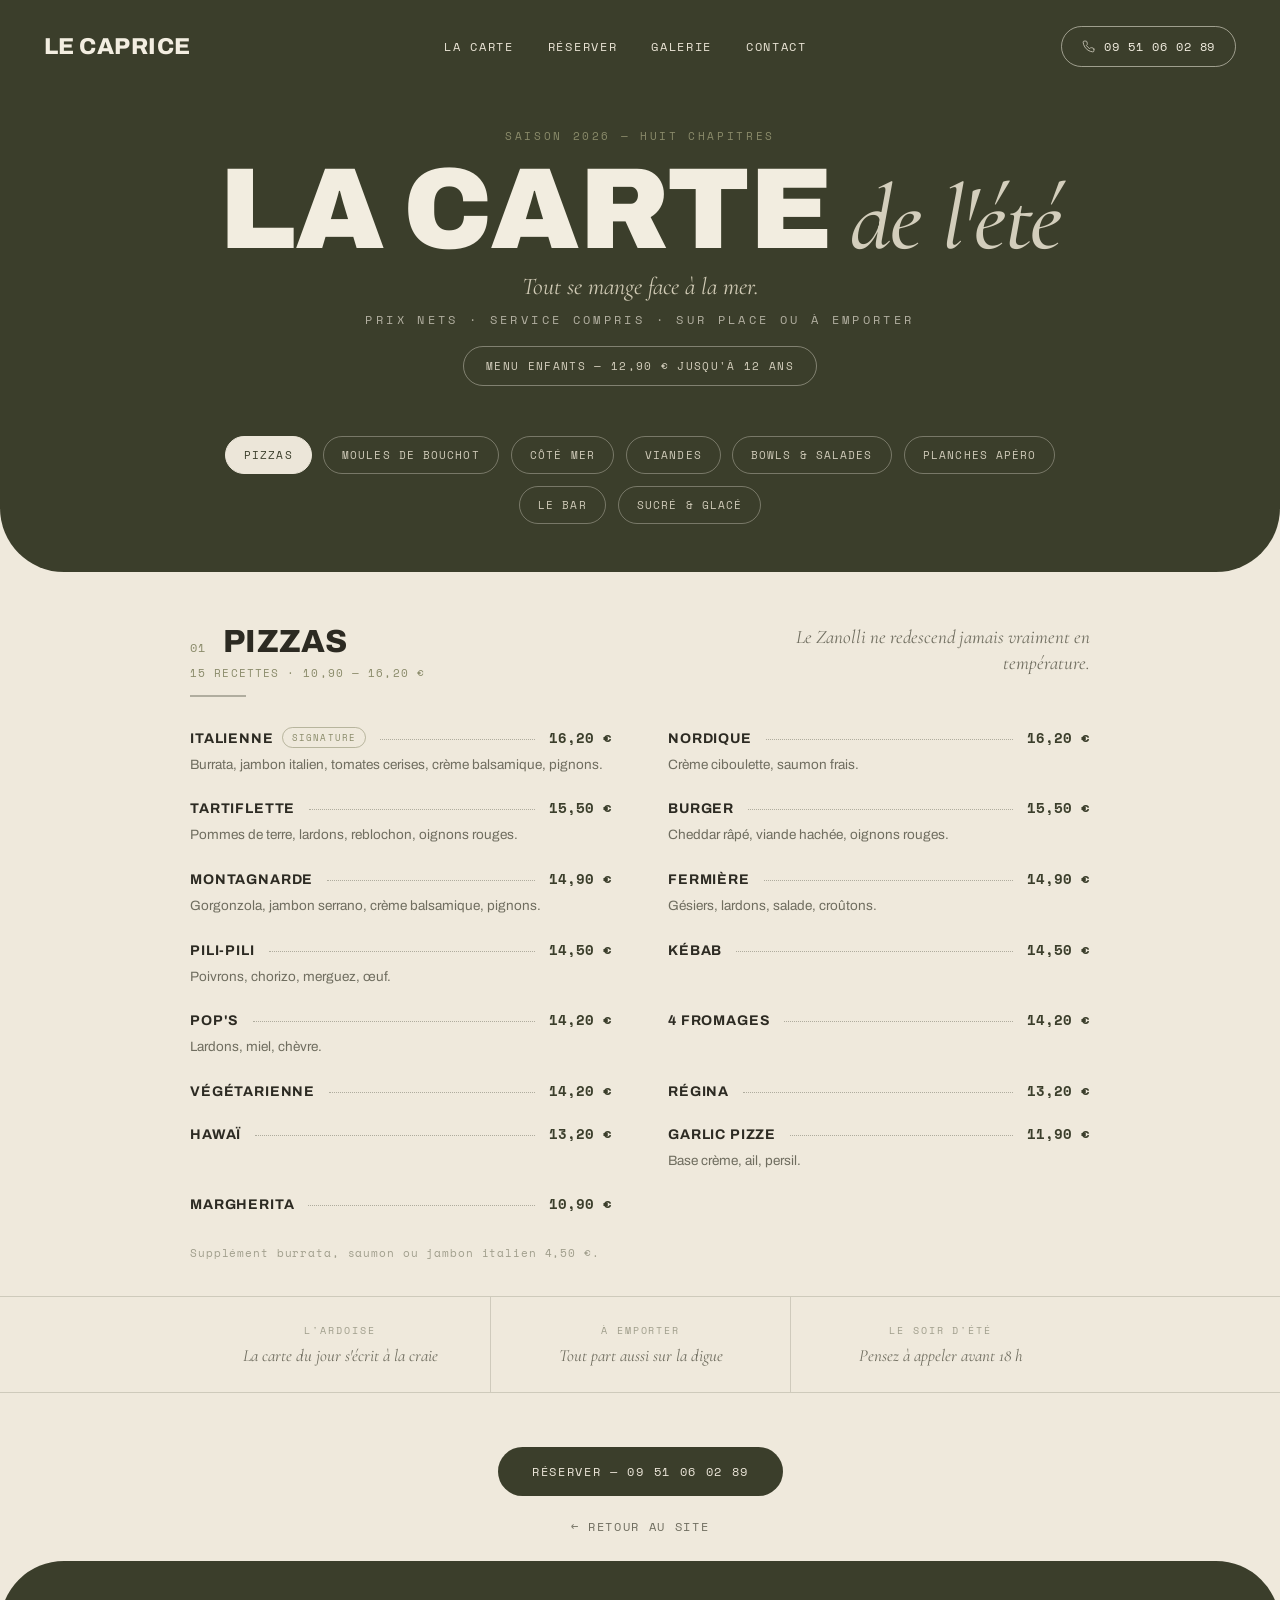
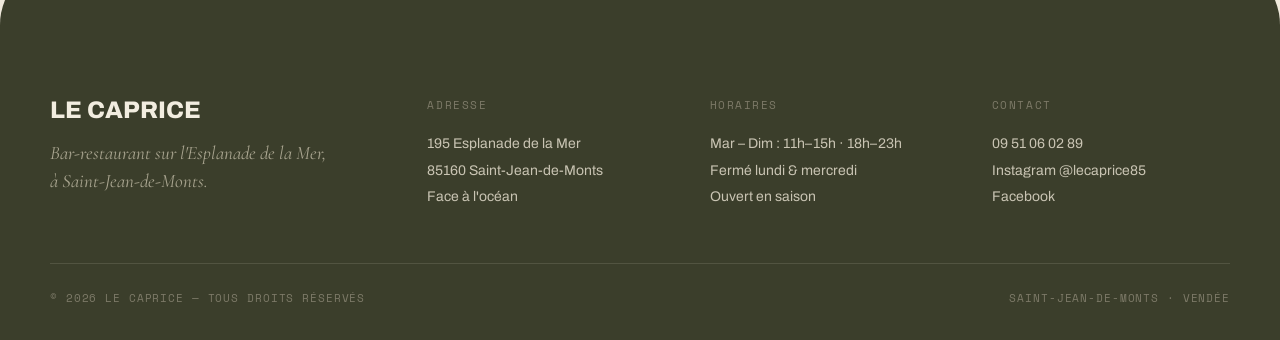
==== carte.html @ d366d84f "Refonte DA olive/crème + page carte complète - Nouvelle DA (handoff design) : olive #3b3e2b / crème," ====
<!DOCTYPE html>
<html lang="fr">
<head>
<meta charset="UTF-8">
<meta name="viewport" content="width=device-width, initial-scale=1.0">
<title>La Carte — Le Caprice · Saint-Jean-de-Monts</title>
<meta name="description" content="La carte complète du Caprice à Saint-Jean-de-Monts : pizzas, moules de Bouchot, côté mer, viandes, bowls, planches, cocktails et desserts. Prix nets service compris.">
<link rel="preconnect" href="https://fonts.googleapis.com">
<link rel="preconnect" href="https://fonts.gstatic.com" crossorigin>
<link href="https://fonts.googleapis.com/css2?family=Archivo:wght@400;500;600;700;800;900&family=Cormorant+Garamond:ital,wght@0,500;1,400;1,500;1,600&family=Space+Mono:wght@400;700&display=swap" rel="stylesheet">
<style>
:root{
  --olive:#3b3e2b;
  --olive-hover:#2c2f20;
  --cream:#ece6d9;
  --cream-warm:#efe9dc;
  --ink:#2c2a22;
  --ink-soft:#6f6d5f;
  --cream-light:#f1ecdf;
  --cream-title:#f2ede0;
  --olive-muted:#cfcab8;
  --sage:#8a8b6a;
  --footer-bg:#3b3e2b;
  --f-display:'Archivo',sans-serif;
  --f-serif:'Cormorant Garamond',serif;
  --f-mono:'Space Mono',monospace;
}
*{margin:0;padding:0;box-sizing:border-box}
::selection{background:var(--sage);color:var(--cream-light)}
:focus-visible{outline:2px solid var(--sage);outline-offset:3px;border-radius:2px}
button,a{touch-action:manipulation}
html{scroll-behavior:smooth}
body{font-family:var(--f-display);color:var(--ink);background:var(--olive-hover);-webkit-font-smoothing:antialiased}
a{color:inherit;text-decoration:none}

/* ============ NAV ============ */
.nav{position:fixed;top:0;left:0;right:0;z-index:20;display:flex;align-items:center;justify-content:space-between;padding:26px 44px;transition:background .25s ease,padding .25s ease,box-shadow .25s ease}
.nav.scrolled{background:rgba(44,47,32,0.92);-webkit-backdrop-filter:blur(12px);backdrop-filter:blur(12px);padding:14px 44px;box-shadow:0 1px 0 rgba(236,230,217,0.08)}
.nav-logo{font-weight:800;font-size:23px;letter-spacing:0.02em;color:#f3eee1}
.nav-links{display:flex;align-items:center;gap:34px;font-family:var(--f-mono);font-size:12px;letter-spacing:0.14em;color:#eae4d5}
.nav-links a{position:relative;padding:4px 0}
.nav-links a::after{content:"";position:absolute;left:0;right:0;bottom:0;height:1px;background:currentColor;transform:scaleX(0);transform-origin:left;transition:transform .25s ease}
.nav-links a:hover{color:var(--cream-light)}
.nav-links a:hover::after{transform:scaleX(1)}
.nav-tel{display:flex;align-items:center;gap:9px;border:1px solid rgba(243,238,225,0.55);border-radius:40px;padding:11px 20px;font-family:var(--f-mono);font-size:12px;letter-spacing:0.08em;color:#f3eee1;transition:background .2s,color .2s}
.nav-tel:hover{background:#ece6d9;color:var(--olive)}
.nav-tel svg{width:13px;height:13px;opacity:.7;flex-shrink:0}
.burger{display:none;background:none;border:none;cursor:pointer;padding:8px;z-index:30}
.burger span{display:block;width:24px;height:2px;background:#f3eee1;margin:5px 0;transition:transform .25s,opacity .25s}
.mobile-menu{display:none;position:fixed;inset:0;z-index:25;background:var(--olive);flex-direction:column;align-items:center;justify-content:center;gap:34px;font-family:var(--f-mono);font-size:15px;letter-spacing:0.18em;color:var(--cream)}
.mobile-menu.open{display:flex}
body.menu-open .burger span:nth-child(1){transform:translateY(7px) rotate(45deg)}
body.menu-open .burger span:nth-child(2){opacity:0}
body.menu-open .burger span:nth-child(3){transform:translateY(-7px) rotate(-45deg)}
.btn-outline{display:inline-block;border:1px solid rgba(236,230,217,0.5);border-radius:40px;padding:15px 30px;font-family:var(--f-mono);font-size:12px;letter-spacing:0.14em;color:var(--cream);transition:background .2s,color .2s}
.btn-outline:hover{background:var(--cream);color:var(--olive)}
.btn-outline:active,.btn-solid:active,.toc button:active,.nav-tel:active{transform:scale(0.97)}
.btn-outline,.btn-solid,.toc button,.nav-tel{will-change:transform;transition-property:background,color,border-color,transform;transition-duration:.2s}

/* ============ HEADER ============ */
.page-head{background:var(--olive);color:var(--cream);padding:128px 46px 44px;text-align:center;position:relative;overflow:hidden}
.page-head h1,.page-head .sub,.page-head .kids{position:relative;z-index:1}
.page-head .over{font-family:var(--f-mono);font-size:11px;letter-spacing:0.24em;color:var(--sage);margin-bottom:14px;position:relative;z-index:1}
.page-head h1{font-weight:900;font-size:clamp(60px,9vw,120px);line-height:0.9;letter-spacing:-0.01em;color:var(--cream-title)}
.page-head h1 .serif{font-family:var(--f-serif);font-style:italic;font-weight:500;text-transform:lowercase;font-size:0.8em;color:#d3cebc}
.page-head .tagline{margin-top:10px;font-family:var(--f-serif);font-style:italic;font-size:clamp(19px,2.2vw,24px);color:#cfc9b4;position:relative;z-index:1}
.page-head .sub{margin-top:10px;font-family:var(--f-mono);font-size:12px;letter-spacing:0.28em;color:rgba(242,237,224,0.65)}
.page-head .kids{display:inline-block;margin-top:18px;border:1px solid rgba(236,230,217,0.4);border-radius:40px;padding:11px 22px;font-family:var(--f-mono);font-size:11px;letter-spacing:0.12em;color:#d3cebc}

/* ============ ONGLETS ============ */
.toc{background:var(--olive);padding:6px 46px 48px;border-radius:0 0 64px 64px;position:relative;z-index:2}
.menu-page{margin-top:-64px;z-index:0}
.toc-inner{max-width:900px;margin:0 auto;display:flex;flex-wrap:wrap;justify-content:center;gap:12px}
.toc button{font-family:var(--f-mono);font-size:11px;letter-spacing:0.1em;padding:10px 18px;border-radius:40px;border:1px solid rgba(236,230,217,0.35);background:transparent;color:var(--olive-muted);cursor:pointer;transition:background .2s,color .2s,border-color .2s}
.toc button:hover{background:var(--cream);color:var(--olive)}
.toc button.active{background:var(--cream);color:var(--olive);border-color:var(--cream)}

/* ============ DÉCO OMBRES ============ */
.deco{position:absolute;pointer-events:none;user-select:none;z-index:0}
.deco img{width:100%;height:auto;display:block;mix-blend-mode:multiply;
  -webkit-mask-image:radial-gradient(120% 120% at top right,#000 40%,transparent 75%);
  mask-image:radial-gradient(120% 120% at top right,#000 40%,transparent 75%)}
.deco.left img{
  -webkit-mask-image:radial-gradient(120% 120% at top left,#000 40%,transparent 75%);
  mask-image:radial-gradient(120% 120% at top left,#000 40%,transparent 75%)}
.deco.light img{mix-blend-mode:screen}

/* ============ CATÉGORIES ============ */
.menu-page{padding:116px 46px 32px;position:relative;overflow:hidden;background:var(--cream-warm)}
.menu-inner{max-width:900px;margin:0 auto;position:relative;z-index:1;transition:opacity .15s}
.menu-inner.fading{opacity:0}
.cat{display:none;padding:0;min-height:320px}
.cat.active{display:block}
.cat-top{display:grid;grid-template-columns:1fr auto;gap:30px;align-items:end;margin-bottom:8px}
.cat-head{display:flex;align-items:baseline;gap:16px;margin-bottom:6px}
.cat-num{font-family:var(--f-mono);font-size:12px;letter-spacing:0.12em;color:var(--sage)}
.cat-head h2{font-weight:800;font-size:32px;letter-spacing:0.01em;color:var(--ink)}
.cat-meta{font-family:var(--f-mono);font-size:11px;letter-spacing:0.1em;color:var(--sage)}
.cat-story{font-family:var(--f-serif);font-style:italic;font-size:19px;line-height:1.4;color:var(--ink-soft);max-width:300px;text-align:right;padding-bottom:4px}
.cat-rule{width:56px;height:2px;background:var(--olive);opacity:0.35;margin:14px 0 30px}
.tag{display:inline-block;vertical-align:2px;margin-left:8px;font-family:var(--f-mono);font-weight:400;font-size:8.5px;letter-spacing:0.14em;padding:3px 9px;border:1px solid rgba(138,139,106,0.55);border-radius:20px;color:var(--sage);white-space:nowrap;text-transform:uppercase}
.items{display:grid;grid-template-columns:1fr 1fr;column-gap:56px;row-gap:22px}
.item .line{display:flex;justify-content:space-between;align-items:baseline;gap:14px}
.item .line::before{content:none}
.item .n{font-weight:700;font-size:14px;letter-spacing:0.06em;text-transform:uppercase;transition:color .2s}
.item:hover .n{color:var(--sage)}
.item .dots{flex:1;border-bottom:1px dotted rgba(59,62,43,0.35);transform:translateY(-3px)}
.item .p{font-family:var(--f-mono);font-weight:700;font-size:14px;color:var(--olive);white-space:nowrap}
.item .d{display:block;margin-top:6px;font-size:13.5px;line-height:1.6;color:var(--ink-soft);font-style:normal}
.cat-note{margin-top:30px;font-family:var(--f-mono);font-size:11px;letter-spacing:0.08em;line-height:1.8;color:#a09e8c}

/* ============ BANDEAU INFOS ============ */
.carte-band{border-top:1px solid rgba(59,62,43,0.18);border-bottom:1px solid rgba(59,62,43,0.18);margin:0;background:var(--cream-warm)}
.carte-band-in{max-width:900px;margin:0 auto;display:grid;grid-template-columns:1fr 1fr 1fr}
.carte-band-in>div{padding:26px 20px;text-align:center;border-left:1px solid rgba(59,62,43,0.18)}
.carte-band-in>div:first-child{border-left:none}
.carte-band .bk{display:block;font-family:var(--f-mono);font-size:9.5px;letter-spacing:0.2em;color:#a09e8c;margin-bottom:8px}
.carte-band .bv{font-family:var(--f-serif);font-style:italic;font-size:17px;color:var(--ink-soft)}

/* ============ CTA RETOUR ============ */
.page-cta{text-align:center;padding:54px 46px 90px;background:var(--cream-warm)}
.btn-solid{display:inline-block;background:var(--olive);color:var(--cream);border-radius:40px;padding:16px 34px;font-family:var(--f-mono);font-size:12px;letter-spacing:0.14em;transition:background .2s}
.btn-solid:hover{background:var(--olive-hover)}
.page-cta .back{display:block;margin-top:22px;font-family:var(--f-mono);font-size:12px;letter-spacing:0.14em;color:var(--ink-soft)}
.page-cta .back:hover{color:var(--sage)}

/* ============ FOOTER ============ */
.footer{background:var(--footer-bg);color:#c9c4b3;padding:136px 46px 34px;border-radius:64px 64px 0 0;margin-top:-64px;position:relative;z-index:1}
.footer-inner{max-width:1180px;margin:0 auto}
.footer-grid{display:grid;grid-template-columns:1.4fr 1fr 1fr 1fr;gap:44px;padding-bottom:52px;border-bottom:1px solid rgba(201,196,179,0.16)}
.footer-logo{font-weight:800;font-size:24px;color:var(--cream-title);margin-bottom:16px}
.footer-baseline{font-family:var(--f-serif);font-style:italic;font-size:19px;line-height:1.45;color:#a8a48f;max-width:280px}
.footer-label{font-family:var(--f-mono);font-size:11px;letter-spacing:0.14em;color:#7d7a68;margin-bottom:18px}
.footer-col .content{font-size:14px;line-height:1.9}
.footer .content a:hover{color:var(--sage)}
.footer-bottom{display:flex;justify-content:space-between;align-items:center;padding-top:26px;font-family:var(--f-mono);font-size:11px;letter-spacing:0.08em;color:#7d7a68;flex-wrap:wrap;gap:10px}

/* ============ RESPONSIVE ============ */
@media (max-width:900px){
  .nav{padding:20px 22px}
  .nav.scrolled{padding:12px 22px}
  .nav-links{display:none}
  .nav-tel{display:none}
  .burger{display:block}
  .page-head{padding:110px 24px 36px}
  .toc{padding:6px 24px 40px;border-radius:0 0 32px 32px}
  .menu-page{margin-top:-32px}
  .menu-page{padding:88px 24px 24px}
  .footer{border-radius:32px 32px 0 0;margin-top:-32px;padding-top:88px}
  .items{grid-template-columns:1fr}
  .cat-head h2{font-size:26px}
  .cat-top{grid-template-columns:1fr;gap:12px;align-items:start}
  .cat-story{text-align:left;max-width:none}
  .carte-band-in{grid-template-columns:1fr}
  .carte-band-in>div{border-left:none;border-top:1px solid rgba(59,62,43,0.18)}
  .carte-band-in>div:first-child{border-top:none}
  .footer{padding:56px 24px 28px}
  .footer-grid{grid-template-columns:1fr;gap:34px}
}
</style>
</head>
<body>

<!-- ============ NAV ============ -->
<nav class="nav">
  <a href="index.html" class="nav-logo">LE CAPRICE</a>
  <div class="nav-links">
    <a href="index.html#carte">LA CARTE</a>
    <a href="index.html#reserver">RÉSERVER</a>
    <a href="index.html#ambiance">GALERIE</a>
    <a href="index.html#contact">CONTACT</a>
  </div>
  <a href="tel:0951060289" class="nav-tel">
    <svg viewBox="0 0 24 24" fill="none" stroke="currentColor" stroke-width="1.8" stroke-linecap="round" stroke-linejoin="round"><path d="M22 16.92v3a2 2 0 0 1-2.18 2 19.79 19.79 0 0 1-8.63-3.07 19.5 19.5 0 0 1-6-6 19.79 19.79 0 0 1-3.07-8.67A2 2 0 0 1 4.11 2h3a2 2 0 0 1 2 1.72c.127.96.361 1.903.7 2.81a2 2 0 0 1-.45 2.11L8.09 9.91a16 16 0 0 0 6 6l1.27-1.27a2 2 0 0 1 2.11-.45c.907.339 1.85.573 2.81.7A2 2 0 0 1 22 16.92z"/></svg>
    09 51 06 02 89
  </a>
  <button class="burger" aria-label="Menu" onclick="toggleMenu()"><span></span><span></span><span></span></button>
</nav>
<div class="mobile-menu" id="mobileMenu">
  <a href="index.html#carte">LA CARTE</a>
  <a href="index.html#reserver">RÉSERVER</a>
  <a href="index.html#ambiance">GALERIE</a>
  <a href="index.html#contact">CONTACT</a>
  <a href="tel:0951060289" class="btn-outline">☎ 09 51 06 02 89</a>
</div>

<!-- ============ HEADER ============ -->
<header class="page-head">
  <div class="over">SAISON 2026 — HUIT CHAPITRES</div>
  <h1>LA CARTE <span class="serif">de l'été</span></h1>
  <div class="tagline">Tout se mange face à la mer.</div>
  <div class="sub">PRIX NETS · SERVICE COMPRIS · SUR PLACE OU À EMPORTER</div>
  <div><span class="kids">MENU ENFANTS — 12,90 € JUSQU'À 12 ANS</span></div>
</header>

<!-- ============ ONGLETS ============ -->
<div class="toc">
  <div class="toc-inner" id="toc">
    <button data-cat="pizzas" class="active">PIZZAS</button>
    <button data-cat="moules">MOULES DE BOUCHOT</button>
    <button data-cat="mer">CÔTÉ MER</button>
    <button data-cat="viandes">VIANDES</button>
    <button data-cat="bowls">BOWLS &amp; SALADES</button>
    <button data-cat="planches">PLANCHES APÉRO</button>
    <button data-cat="bar">LE BAR</button>
    <button data-cat="sucre">SUCRÉ &amp; GLACÉ</button>
  </div>
</div>

<!-- ============ CARTE ============ -->
<main class="menu-page">
  <div class="menu-inner" id="menuInner">

    <section id="pizzas" class="cat active">
      <div class="cat-top">
        <div><div class="cat-head"><span class="cat-num">01</span><h2>PIZZAS</h2></div>
        <div class="cat-meta">15 RECETTES · 10,90 — 16,20 €</div></div>
        <div class="cat-story">Le Zanolli ne redescend jamais vraiment en température.</div>
      </div>
      <div class="cat-rule"></div>
      <div class="items">
        <div class="item"><span class="line"><span class="n">Italienne<span class="tag">Signature</span></span><span class="dots"></span><span class="p">16,20 €</span></span><span class="d">Burrata, jambon italien, tomates cerises, crème balsamique, pignons.</span></div>
        <div class="item"><span class="line"><span class="n">Nordique</span><span class="dots"></span><span class="p">16,20 €</span></span><span class="d">Crème ciboulette, saumon frais.</span></div>
        <div class="item"><span class="line"><span class="n">Tartiflette</span><span class="dots"></span><span class="p">15,50 €</span></span><span class="d">Pommes de terre, lardons, reblochon, oignons rouges.</span></div>
        <div class="item"><span class="line"><span class="n">Burger</span><span class="dots"></span><span class="p">15,50 €</span></span><span class="d">Cheddar râpé, viande hachée, oignons rouges.</span></div>
        <div class="item"><span class="line"><span class="n">Montagnarde</span><span class="dots"></span><span class="p">14,90 €</span></span><span class="d">Gorgonzola, jambon serrano, crème balsamique, pignons.</span></div>
        <div class="item"><span class="line"><span class="n">Fermière</span><span class="dots"></span><span class="p">14,90 €</span></span><span class="d">Gésiers, lardons, salade, croûtons.</span></div>
        <div class="item"><span class="line"><span class="n">Pili-pili</span><span class="dots"></span><span class="p">14,50 €</span></span><span class="d">Poivrons, chorizo, merguez, œuf.</span></div>
        <div class="item"><span class="line"><span class="n">Kébab</span><span class="dots"></span><span class="p">14,50 €</span></span></div>
        <div class="item"><span class="line"><span class="n">Pop's</span><span class="dots"></span><span class="p">14,20 €</span></span><span class="d">Lardons, miel, chèvre.</span></div>
        <div class="item"><span class="line"><span class="n">4 Fromages</span><span class="dots"></span><span class="p">14,20 €</span></span></div>
        <div class="item"><span class="line"><span class="n">Végétarienne</span><span class="dots"></span><span class="p">14,20 €</span></span></div>
        <div class="item"><span class="line"><span class="n">Régina</span><span class="dots"></span><span class="p">13,20 €</span></span></div>
        <div class="item"><span class="line"><span class="n">Hawaï</span><span class="dots"></span><span class="p">13,20 €</span></span></div>
        <div class="item"><span class="line"><span class="n">Garlic Pizze</span><span class="dots"></span><span class="p">11,90 €</span></span><span class="d">Base crème, ail, persil.</span></div>
        <div class="item"><span class="line"><span class="n">Margherita</span><span class="dots"></span><span class="p">10,90 €</span></span></div>
      </div>
      <p class="cat-note">Supplément burrata, saumon ou jambon italien 4,50 €.</p>
    </section>

    <section id="moules" class="cat">
      <div class="cat-top">
        <div><div class="cat-head"><span class="cat-num">02</span><h2>MOULES DE BOUCHOT</h2></div>
        <div class="cat-meta">700 G · SERVIES AVEC FRITES</div></div>
        <div class="cat-story">La marmite qui fait la réputation de l'esplanade.</div>
      </div>
      <div class="cat-rule"></div>
      <div class="items">
        <div class="item"><span class="line"><span class="n">Marinière</span><span class="dots"></span><span class="p">13,90 €</span></span><span class="d">Vin blanc, échalotes, oignons, persil.</span></div>
        <div class="item"><span class="line"><span class="n">Crème</span><span class="dots"></span><span class="p">14,90 €</span></span></div>
        <div class="item"><span class="line"><span class="n">Curry</span><span class="dots"></span><span class="p">14,90 €</span></span></div>
        <div class="item"><span class="line"><span class="n">Roquefort AOP</span><span class="dots"></span><span class="p">15,90 €</span></span></div>
      </div>
    </section>

    <section id="mer" class="cat">
      <div class="cat-top">
        <div><div class="cat-head"><span class="cat-num">03</span><h2>CÔTÉ MER</h2></div>
        <div class="cat-meta">18,90 — 22,90 €</div></div>
        <div class="cat-story">Travaillé minute, servi face à la marée.</div>
      </div>
      <div class="cat-rule"></div>
      <div class="items">
        <div class="item"><span class="line"><span class="n">Tataki de Thon<span class="tag">Signature</span></span><span class="dots"></span><span class="p">22,90 €</span></span><span class="d">Longe snackée, sauce asiatique, graines de sésame, frites &amp; salade.</span></div>
        <div class="item"><span class="line"><span class="n">Tartare de Saumon</span><span class="dots"></span><span class="p">19,50 €</span></span><span class="d">Saumon frais &amp; fumé, crème ciboulette.</span></div>
        <div class="item"><span class="line"><span class="n">Ceviche de Thon</span><span class="dots"></span><span class="p">19,50 €</span></span><span class="d">Thon frais assaisonné minute.</span></div>
        <div class="item"><span class="line"><span class="n">Fish &amp; Chips</span><span class="dots"></span><span class="p">18,90 €</span></span><span class="d">Cabillaud croustillant, sauce tartare.</span></div>
      </div>
    </section>

    <section id="viandes" class="cat">
      <div class="cat-top">
        <div><div class="cat-head"><span class="cat-num">04</span><h2>VIANDES</h2></div>
        <div class="cat-meta">ORIGINE FRANCE</div></div>
        <div class="cat-story">Cuisson au goût, sauces maison.</div>
      </div>
      <div class="cat-rule"></div>
      <div class="items">
        <div class="item"><span class="line"><span class="n">Entrecôte 350 g</span><span class="dots"></span><span class="p">23,90 €</span></span></div>
        <div class="item"><span class="line"><span class="n">Bavette d'Aloyau 250 g</span><span class="dots"></span><span class="p">18,90 €</span></span></div>
        <div class="item"><span class="line"><span class="n">Tartare de Bœuf Charolais</span><span class="dots"></span><span class="p">19,90 €</span></span><span class="d">À l'italienne — pesto, parmesan, tomates mi-séchées, pignons.</span></div>
        <div class="item"><span class="line"><span class="n">Grillade du Moment</span><span class="dots"></span><span class="p">ardoise</span></span></div>
      </div>
      <p class="cat-note">Sauces 2,70 € — poivre, roquefort, échalote, beurre maître d'hôtel · frites, salade ou légumes.</p>
    </section>

    <section id="bowls" class="cat">
      <div class="cat-top">
        <div><div class="cat-head"><span class="cat-num">05</span><h2>BOWLS &amp; SALADES</h2></div>
        <div class="cat-meta">17,90 — 19,90 €</div></div>
        <div class="cat-story">Composés minute, généreux comme un midi de plage.</div>
      </div>
      <div class="cat-rule"></div>
      <div class="items">
        <div class="item"><span class="line"><span class="n">Bowl Burrata<span class="tag">Signature</span></span><span class="dots"></span><span class="p">19,50 €</span></span><span class="d">Quinoa, jambon serrano, avocat, raisins frais, pignons, basilic.</span></div>
        <div class="item"><span class="line"><span class="n">Bowl Saumon ou Thon</span><span class="dots"></span><span class="p">19,50 €</span></span><span class="d">Tartare ou ceviche, mangue, feta, grenade, sésame.</span></div>
        <div class="item"><span class="line"><span class="n">Bowl Crousti Poulet</span><span class="dots"></span><span class="p">19,50 €</span></span></div>
        <div class="item"><span class="line"><span class="n">Camembert Rôti<span class="tag">À partager</span></span><span class="dots"></span><span class="p">19,90 €</span></span><span class="d">Charcuterie, frites, salade.</span></div>
        <div class="item"><span class="line"><span class="n">Salade Fermière</span><span class="dots"></span><span class="p">17,90 €</span></span><span class="d">Gésiers, lardons, feta, croûtons.</span></div>
        <div class="item"><span class="line"><span class="n">Crousti César</span><span class="dots"></span><span class="p">17,90 €</span></span></div>
        <div class="item"><span class="line"><span class="n">Crousti Chèvre</span><span class="dots"></span><span class="p">17,90 €</span></span><span class="d">Chèvre croustillant, figues, balsamique.</span></div>
      </div>
    </section>

    <section id="planches" class="cat">
      <div class="cat-top">
        <div><div class="cat-head"><span class="cat-num">06</span><h2>PLANCHES APÉRO</h2></div>
        <div class="cat-meta">MINI 13,90 € · MAXI 21,90 €</div></div>
        <div class="cat-story">À sortir à l'heure dorée, face au couchant.</div>
      </div>
      <div class="cat-rule"></div>
      <div class="items">
        <div class="item"><span class="line"><span class="n">Planche Charcuterie-Fromage<span class="tag">À partager</span></span><span class="dots"></span><span class="p">13,90 / 21,90 €</span></span></div>
        <div class="item"><span class="line"><span class="n">Assortiment Frit Apéro</span><span class="dots"></span><span class="p">13,90 / 21,90 €</span></span></div>
        <div class="item"><span class="line"><span class="n">Garlic Pizze à Partager</span><span class="dots"></span><span class="p">11,90 €</span></span></div>
      </div>
    </section>

    <section id="bar" class="cat">
      <div class="cat-top">
        <div><div class="cat-head"><span class="cat-num">07</span><h2>LE BAR</h2></div>
        <div class="cat-meta">COCKTAILS · PRESSIONS · VINS</div></div>
        <div class="cat-story">Servis généreux, jamais pressés.</div>
      </div>
      <div class="cat-rule"></div>
      <div class="items">
        <div class="item"><span class="line"><span class="n">Mojito</span><span class="dots"></span><span class="p">9,50 €</span></span><span class="d">Fraise ou passion 9,90 €.</span></div>
        <div class="item"><span class="line"><span class="n">Caïpirina</span><span class="dots"></span><span class="p">9,50 €</span></span></div>
        <div class="item"><span class="line"><span class="n">Aperol Spritz</span><span class="dots"></span><span class="p">8,90 €</span></span></div>
        <div class="item"><span class="line"><span class="n">Piña Colada</span><span class="dots"></span><span class="p">8,90 €</span></span></div>
        <div class="item"><span class="line"><span class="n">Negroni</span><span class="dots"></span><span class="p">8,90 €</span></span></div>
        <div class="item"><span class="line"><span class="n">Ti Punch</span><span class="dots"></span><span class="p">7,00 €</span></span></div>
        <div class="item"><span class="line"><span class="n">Cocktails Sans Alcool</span><span class="dots"></span><span class="p">7,90 €</span></span><span class="d">Caribbean sun, coco'matcha, virgin spritz…</span></div>
        <div class="item"><span class="line"><span class="n">Bières Pression</span><span class="dots"></span><span class="p">dès 3,60 €</span></span><span class="d">Stella, Leffe, Hoegaarden, Tripel Karmeliet.</span></div>
        <div class="item"><span class="line"><span class="n">Vins au Verre</span><span class="dots"></span><span class="p">dès 4,30 €</span></span><span class="d">Provence, Île de Beauté, Quincy, Pic Saint-Loup…</span></div>
      </div>
      <p class="cat-note">Carte complète au bar — l'abus d'alcool est dangereux pour la santé.</p>
    </section>

    <section id="sucre" class="cat">
      <div class="cat-top">
        <div><div class="cat-head"><span class="cat-num">08</span><h2>SUCRÉ &amp; GLACÉ</h2></div>
        <div class="cat-meta">AUSSI L'APRÈS-MIDI, EN PLEINE SAISON</div></div>
        <div class="cat-story">Le goûter des vacances, servi jusqu'au soir.</div>
      </div>
      <div class="cat-rule"></div>
      <div class="items">
        <div class="item"><span class="line"><span class="n">Crêpes</span><span class="dots"></span><span class="p">dès 3,30 €</span></span><span class="d">Complète chocolat, Nutella ou caramel 7,90 €.</span></div>
        <div class="item"><span class="line"><span class="n">Gaufres</span><span class="dots"></span><span class="p">dès 3,90 €</span></span></div>
        <div class="item"><span class="line"><span class="n">Coulant au Chocolat</span><span class="dots"></span><span class="p">8,50 €</span></span><span class="d">Et sa boule vanille.</span></div>
        <div class="item"><span class="line"><span class="n">Profiteroles</span><span class="dots"></span><span class="p">9,90 €</span></span></div>
        <div class="item"><span class="line"><span class="n">Cheesecake</span><span class="dots"></span><span class="p">7,90 €</span></span></div>
        <div class="item"><span class="line"><span class="n">Banana Split</span><span class="dots"></span><span class="p">9,90 €</span></span></div>
        <div class="item"><span class="line"><span class="n">Dame Blanche</span><span class="dots"></span><span class="p">8,90 €</span></span></div>
        <div class="item"><span class="line"><span class="n">Glaces &amp; Sorbets</span><span class="dots"></span><span class="p">la boule 3,70 €</span></span><span class="d">Vanille, pistache, rhum raisins, passion, cassis…</span></div>
      </div>
    </section>

  </div>
</main>

<!-- ============ BANDEAU INFOS ============ -->
<div class="carte-band">
  <div class="carte-band-in">
    <div><span class="bk">L'ARDOISE</span><span class="bv">La carte du jour s'écrit à la craie</span></div>
    <div><span class="bk">À EMPORTER</span><span class="bv">Tout part aussi sur la digue</span></div>
    <div><span class="bk">LE SOIR D'ÉTÉ</span><span class="bv">Pensez à appeler avant 18 h</span></div>
  </div>
</div>

<!-- ============ CTA ============ -->
<div class="page-cta">
  <a href="tel:0951060289" class="btn-solid">RÉSERVER — 09 51 06 02 89</a>
  <a href="index.html" class="back">← RETOUR AU SITE</a>
</div>

<!-- ============ FOOTER ============ -->
<footer id="contact" class="footer">
  <div class="footer-inner">
    <div class="footer-grid">
      <div class="footer-col">
        <div class="footer-logo">LE CAPRICE</div>
        <p class="footer-baseline">Bar-restaurant sur l'Esplanade de la Mer, à Saint-Jean-de-Monts.</p>
      </div>
      <div class="footer-col">
        <div class="footer-label">ADRESSE</div>
        <div class="content">195 Esplanade de la Mer<br>85160 Saint-Jean-de-Monts<br>Face à l'océan</div>
      </div>
      <div class="footer-col">
        <div class="footer-label">HORAIRES</div>
        <div class="content">Mar – Dim : 11h–15h · 18h–23h<br>Fermé lundi &amp; mercredi<br>Ouvert en saison</div>
      </div>
      <div class="footer-col">
        <div class="footer-label">CONTACT</div>
        <div class="content">
          <a href="tel:0951060289">09 51 06 02 89</a><br>
          <a href="https://www.instagram.com/lecaprice85" target="_blank" rel="noopener">Instagram @lecaprice85</a><br>
          <a href="https://www.facebook.com/lecapricesaintjeandemonts" target="_blank" rel="noopener">Facebook</a>
        </div>
      </div>
    </div>
    <div class="footer-bottom">
      <span>© 2026 LE CAPRICE — TOUS DROITS RÉSERVÉS</span>
      <span>SAINT-JEAN-DE-MONTS · VENDÉE</span>
    </div>
  </div>
</footer>

<script>
function toggleMenu() {
  document.getElementById('mobileMenu').classList.toggle('open');
  document.body.classList.toggle('menu-open');
}

const navEl = document.querySelector('.nav');
let navTick = false;
window.addEventListener('scroll', () => {
  if (navTick) return;
  navTick = true;
  requestAnimationFrame(() => {
    navEl.classList.toggle('scrolled', window.scrollY > 60);
    navTick = false;
  });
}, {passive: true});

const toc = document.getElementById('toc');
const menuInner = document.getElementById('menuInner');
toc.addEventListener('click', e => {
  const btn = e.target.closest('button[data-cat]');
  if (!btn || btn.classList.contains('active')) return;
  toc.querySelectorAll('button').forEach(b => b.classList.remove('active'));
  btn.classList.add('active');
  menuInner.classList.add('fading');
  setTimeout(() => {
    document.querySelectorAll('.cat').forEach(c => c.classList.remove('active'));
    document.getElementById(btn.dataset.cat).classList.add('active');
    menuInner.classList.remove('fading');
  }, 150);
});
</script>
</body>
</html>
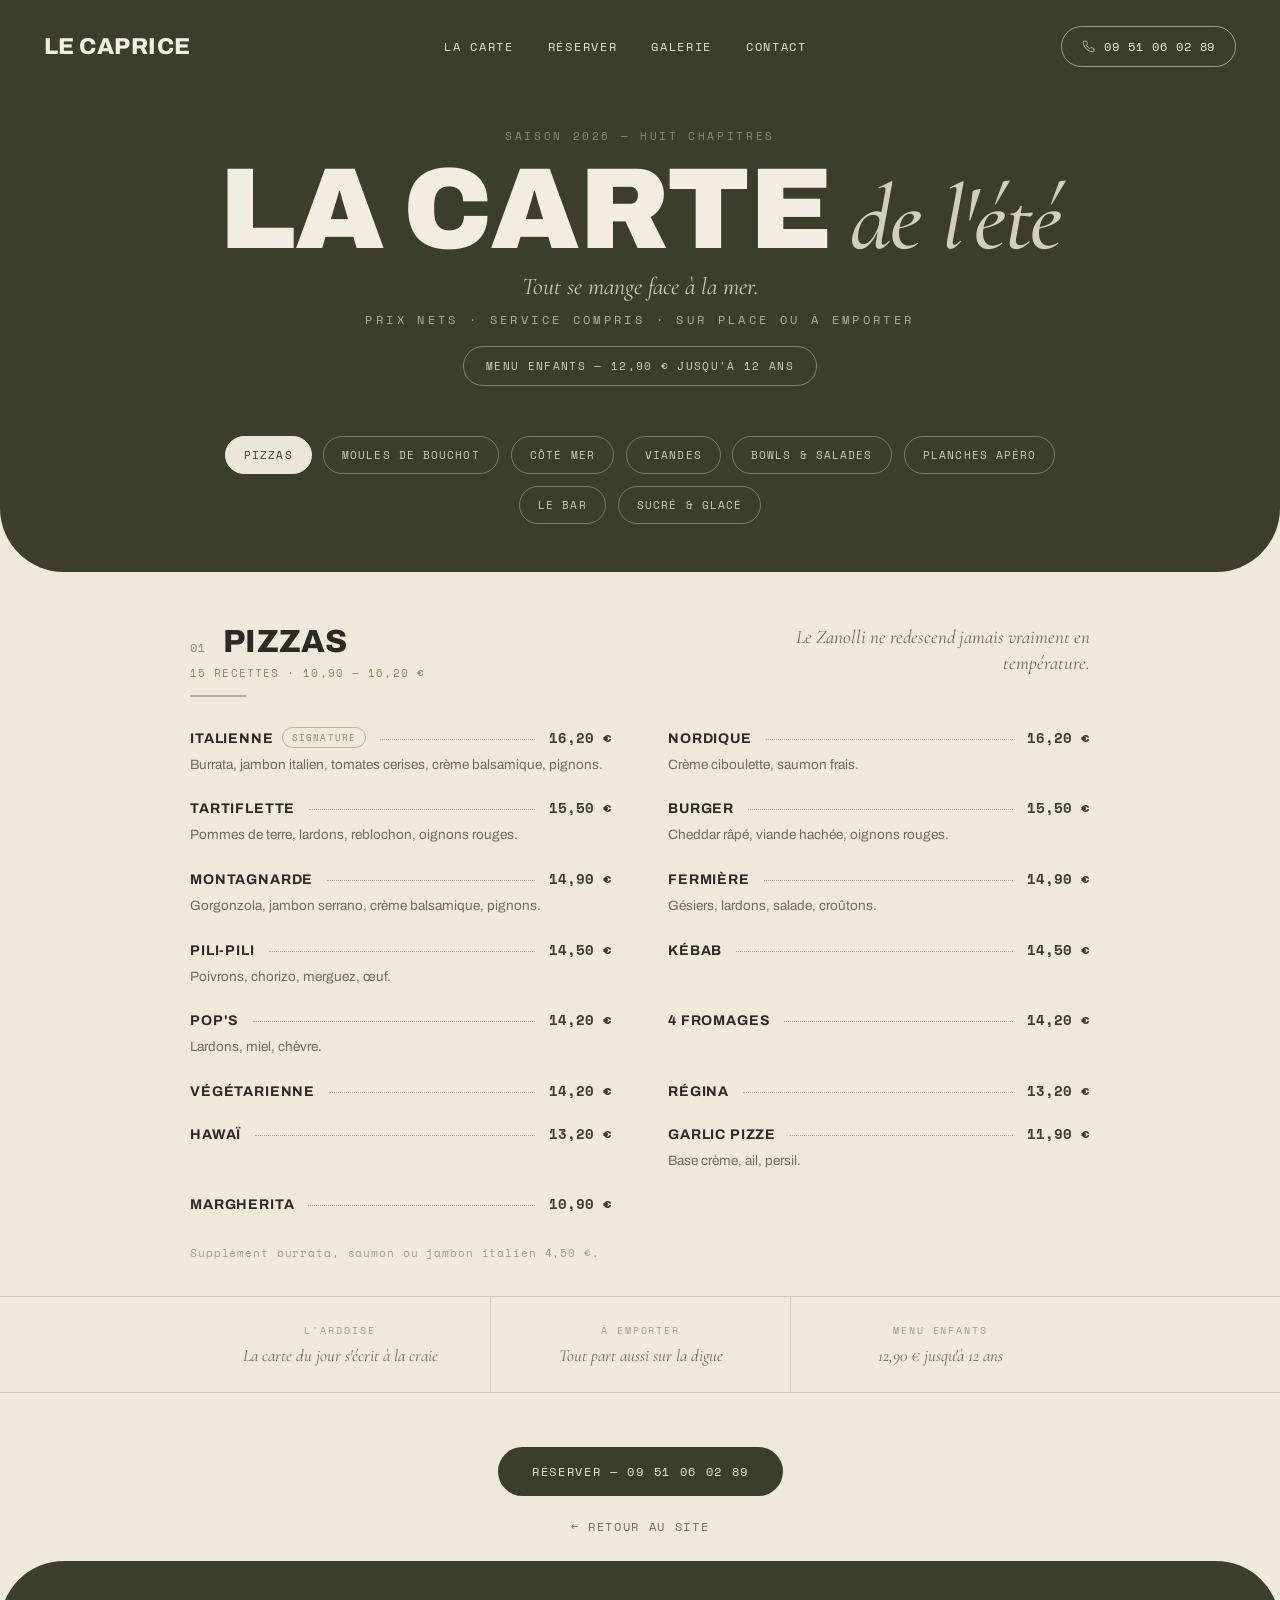
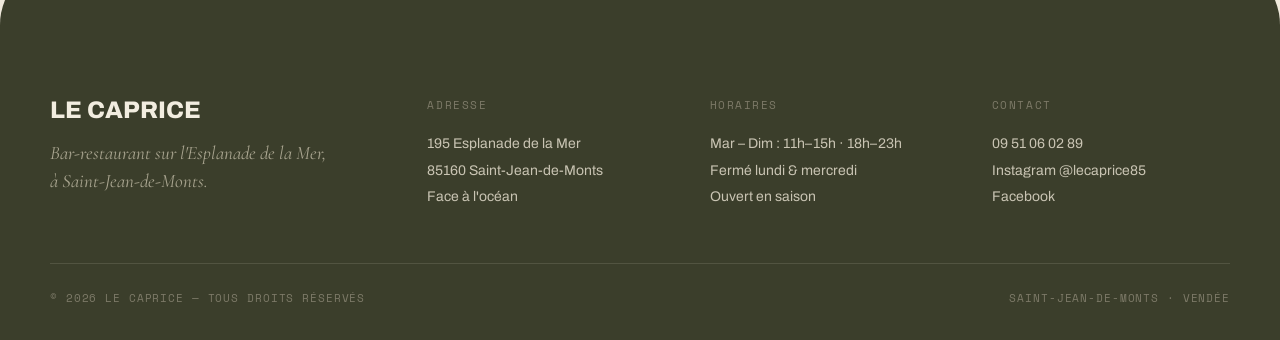
==== commit 65a876ed: "Mobile : photo hero dédiée, page carte plus ergonomique, sous-ligne dans l'animation - Hero mobile :" ====
--- a/carte.html
+++ b/carte.html
@@ -142,13 +142,31 @@
   .nav-links{display:none}
   .nav-tel{display:none}
   .burger{display:block}
-  .page-head{padding:110px 24px 36px}
-  .toc{padding:6px 24px 40px;border-radius:0 0 32px 32px}
+  /* --- en-tête compact : on arrive vite aux boutons --- */
+  .page-head{padding:92px 22px 18px}
+  .page-head .over{font-size:9px;letter-spacing:0.18em;margin-bottom:10px}
+  .page-head h1{font-size:clamp(38px,12vw,54px);line-height:0.95}
+  .page-head h1 .serif{display:block;font-size:0.6em;margin-top:2px}
+  .page-head .tagline{margin-top:8px;font-size:16px}
+  .page-head .sub,.page-head .kids{display:none}
+
+  /* --- onglets : une seule rangée, swipe horizontal --- */
+  .toc{padding:14px 0 26px;border-radius:0 0 32px 32px}
+  .toc-inner{flex-wrap:nowrap;justify-content:flex-start;overflow-x:auto;gap:8px;
+    padding:0 22px;scroll-snap-type:x proximity;scrollbar-width:none;-webkit-overflow-scrolling:touch}
+  .toc-inner::-webkit-scrollbar{display:none}
+  .toc button{flex:0 0 auto;scroll-snap-align:start;font-size:10.5px;padding:11px 16px;letter-spacing:0.06em}
   .menu-page{margin-top:-32px}
-  .menu-page{padding:88px 24px 24px}
+  .menu-page{padding:64px 22px 24px}
   .footer{border-radius:32px 32px 0 0;margin-top:-32px;padding-top:88px}
-  .items{grid-template-columns:1fr}
-  .cat-head h2{font-size:26px}
+  .items{grid-template-columns:1fr;row-gap:18px}
+  .cat-head h2{font-size:24px}
+  .cat-story{font-size:16px}
+  .item .n{font-size:13px}
+  .item .p{font-size:13px}
+  .item .d{font-size:12.5px}
+  .carte-band .bv{font-size:15px}
+  .page-cta{padding:34px 22px 64px}
   .cat-top{grid-template-columns:1fr;gap:12px;align-items:start}
   .cat-story{text-align:left;max-width:none}
   .carte-band-in{grid-template-columns:1fr}
@@ -364,7 +382,7 @@
   <div class="carte-band-in">
     <div><span class="bk">L'ARDOISE</span><span class="bv">La carte du jour s'écrit à la craie</span></div>
     <div><span class="bk">À EMPORTER</span><span class="bv">Tout part aussi sur la digue</span></div>
-    <div><span class="bk">LE SOIR D'ÉTÉ</span><span class="bv">Pensez à appeler avant 18 h</span></div>
+    <div><span class="bk">MENU ENFANTS</span><span class="bv">12,90 € jusqu'à 12 ans</span></div>
   </div>
 </div>
 
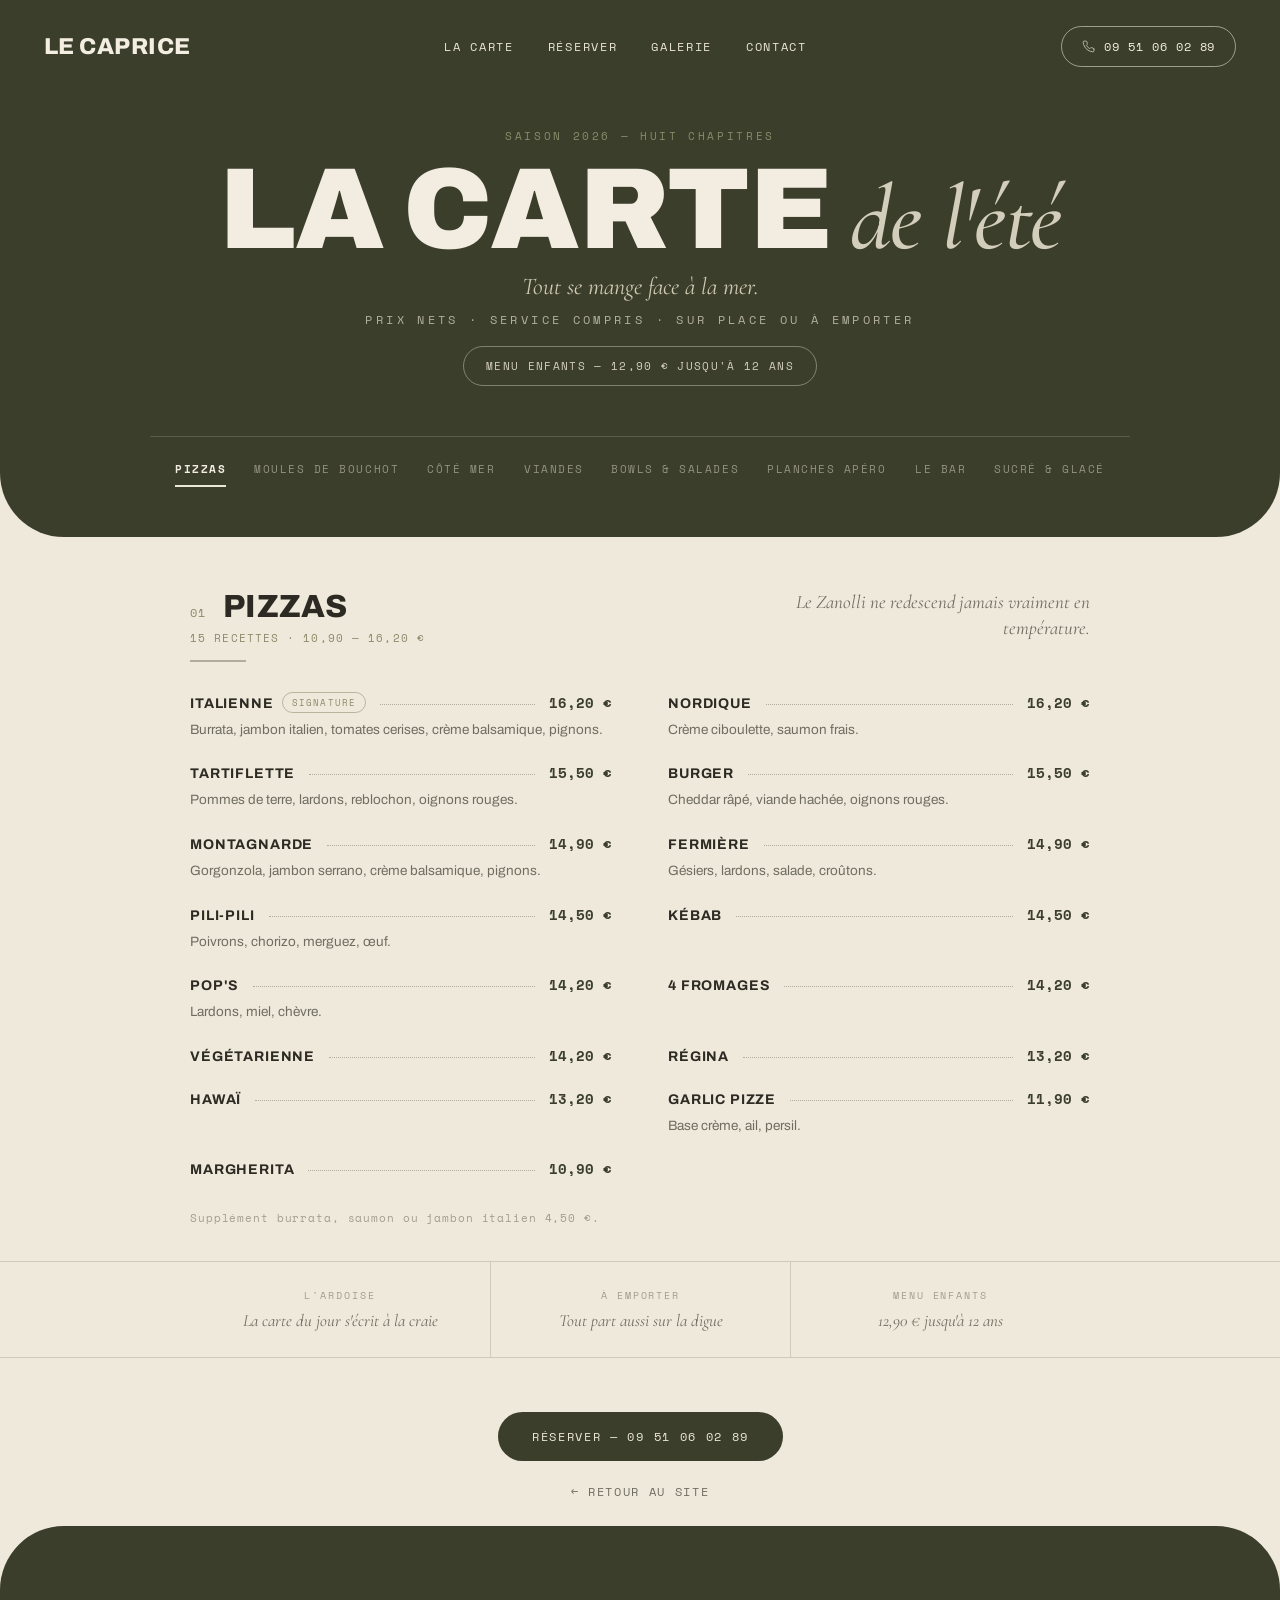
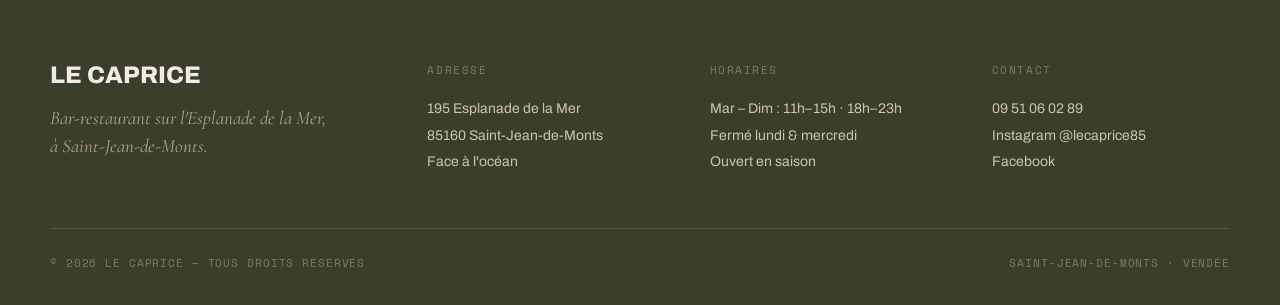
==== commit f4f45e9a: "Mobile : carte en 4 groupes, boutons éditoriaux, avis et citation repensés - Page carte mobile : 8 c" ====
--- a/carte.html
+++ b/carte.html
@@ -70,10 +70,17 @@
 /* ============ ONGLETS ============ */
 .toc{background:var(--olive);padding:6px 46px 48px;border-radius:0 0 64px 64px;position:relative;z-index:2}
 .menu-page{margin-top:-64px;z-index:0}
-.toc-inner{max-width:900px;margin:0 auto;display:flex;flex-wrap:wrap;justify-content:center;gap:12px}
-.toc button{font-family:var(--f-mono);font-size:11px;letter-spacing:0.1em;padding:10px 18px;border-radius:40px;border:1px solid rgba(236,230,217,0.35);background:transparent;color:var(--olive-muted);cursor:pointer;transition:background .2s,color .2s,border-color .2s}
-.toc button:hover{background:var(--cream);color:var(--olive)}
-.toc button.active{background:var(--cream);color:var(--olive);border-color:var(--cream)}
+.toc-inner{max-width:980px;margin:0 auto;display:flex;flex-wrap:wrap;justify-content:center;gap:0 28px;
+  border-top:1px solid rgba(236,230,217,0.18);padding-top:18px}
+.toc button{position:relative;font-family:var(--f-mono);font-size:11px;letter-spacing:0.14em;padding:6px 0 12px;
+  border:none;background:none;color:rgba(236,230,217,0.5);cursor:pointer;transition:color .2s}
+.toc button::after{content:"";position:absolute;left:0;right:0;bottom:2px;height:2px;background:var(--cream);
+  transform:scaleX(0);transform-origin:left;transition:transform .25s ease}
+.toc button:hover{color:var(--cream)}
+.toc button.active{color:var(--cream-title);font-weight:700}
+.toc button.active::after{transform:scaleX(1)}
+.toc-mob{display:none}
+.cat + .cat.active{margin-top:56px;padding-top:52px;border-top:1px solid rgba(59,62,43,0.18)}
 
 /* ============ DÉCO OMBRES ============ */
 .deco{position:absolute;pointer-events:none;user-select:none;z-index:0}
@@ -150,12 +157,12 @@
   .page-head .tagline{margin-top:8px;font-size:16px}
   .page-head .sub,.page-head .kids{display:none}
 
-  /* --- onglets : une seule rangée, swipe horizontal --- */
-  .toc{padding:14px 0 26px;border-radius:0 0 32px 32px}
-  .toc-inner{flex-wrap:nowrap;justify-content:flex-start;overflow-x:auto;gap:8px;
-    padding:0 22px;scroll-snap-type:x proximity;scrollbar-width:none;-webkit-overflow-scrolling:touch}
-  .toc-inner::-webkit-scrollbar{display:none}
-  .toc button{flex:0 0 auto;scroll-snap-align:start;font-size:10.5px;padding:11px 16px;letter-spacing:0.06em}
+  /* --- onglets : 4 groupes qui tiennent sur l'écran --- */
+  .toc{padding:16px 22px 26px;border-radius:0 0 32px 32px}
+  #toc{display:none}
+  .toc-mob{display:grid;grid-template-columns:repeat(4,1fr);gap:0;max-width:none;padding-top:14px}
+  .toc-mob button{width:100%;font-size:10px;padding:6px 2px 12px;letter-spacing:0.06em;text-align:center}
+  .cat + .cat.active{margin-top:40px;padding-top:34px}
   .menu-page{margin-top:-32px}
   .menu-page{padding:64px 22px 24px}
   .footer{border-radius:32px 32px 0 0;margin-top:-32px;padding-top:88px}
@@ -223,13 +230,19 @@
     <button data-cat="bar">LE BAR</button>
     <button data-cat="sucre">SUCRÉ &amp; GLACÉ</button>
   </div>
+  <div class="toc-inner toc-mob" id="tocMob">
+    <button data-group="apero">APÉRO</button>
+    <button data-group="plats" class="active">PLATS</button>
+    <button data-group="desserts">DESSERTS</button>
+    <button data-group="bar">LE BAR</button>
+  </div>
 </div>
 
 <!-- ============ CARTE ============ -->
 <main class="menu-page">
   <div class="menu-inner" id="menuInner">
 
-    <section id="pizzas" class="cat active">
+    <section id="pizzas" class="cat active" data-group="plats">
       <div class="cat-top">
         <div><div class="cat-head"><span class="cat-num">01</span><h2>PIZZAS</h2></div>
         <div class="cat-meta">15 RECETTES · 10,90 — 16,20 €</div></div>
@@ -256,7 +269,7 @@
       <p class="cat-note">Supplément burrata, saumon ou jambon italien 4,50 €.</p>
     </section>
 
-    <section id="moules" class="cat">
+    <section id="moules" class="cat" data-group="plats">
       <div class="cat-top">
         <div><div class="cat-head"><span class="cat-num">02</span><h2>MOULES DE BOUCHOT</h2></div>
         <div class="cat-meta">700 G · SERVIES AVEC FRITES</div></div>
@@ -271,7 +284,7 @@
       </div>
     </section>
 
-    <section id="mer" class="cat">
+    <section id="mer" class="cat" data-group="plats">
       <div class="cat-top">
         <div><div class="cat-head"><span class="cat-num">03</span><h2>CÔTÉ MER</h2></div>
         <div class="cat-meta">18,90 — 22,90 €</div></div>
@@ -286,7 +299,7 @@
       </div>
     </section>
 
-    <section id="viandes" class="cat">
+    <section id="viandes" class="cat" data-group="plats">
       <div class="cat-top">
         <div><div class="cat-head"><span class="cat-num">04</span><h2>VIANDES</h2></div>
         <div class="cat-meta">ORIGINE FRANCE</div></div>
@@ -302,7 +315,7 @@
       <p class="cat-note">Sauces 2,70 € — poivre, roquefort, échalote, beurre maître d'hôtel · frites, salade ou légumes.</p>
     </section>
 
-    <section id="bowls" class="cat">
+    <section id="bowls" class="cat" data-group="plats">
       <div class="cat-top">
         <div><div class="cat-head"><span class="cat-num">05</span><h2>BOWLS &amp; SALADES</h2></div>
         <div class="cat-meta">17,90 — 19,90 €</div></div>
@@ -320,7 +333,7 @@
       </div>
     </section>
 
-    <section id="planches" class="cat">
+    <section id="planches" class="cat" data-group="apero">
       <div class="cat-top">
         <div><div class="cat-head"><span class="cat-num">06</span><h2>PLANCHES APÉRO</h2></div>
         <div class="cat-meta">MINI 13,90 € · MAXI 21,90 €</div></div>
@@ -334,7 +347,7 @@
       </div>
     </section>
 
-    <section id="bar" class="cat">
+    <section id="bar" class="cat" data-group="bar">
       <div class="cat-top">
         <div><div class="cat-head"><span class="cat-num">07</span><h2>LE BAR</h2></div>
         <div class="cat-meta">COCKTAILS · PRESSIONS · VINS</div></div>
@@ -355,7 +368,7 @@
       <p class="cat-note">Carte complète au bar — l'abus d'alcool est dangereux pour la santé.</p>
     </section>
 
-    <section id="sucre" class="cat">
+    <section id="sucre" class="cat" data-group="desserts">
       <div class="cat-top">
         <div><div class="cat-head"><span class="cat-num">08</span><h2>SUCRÉ &amp; GLACÉ</h2></div>
         <div class="cat-meta">AUSSI L'APRÈS-MIDI, EN PLEINE SAISON</div></div>
@@ -442,19 +455,48 @@
 }, {passive: true});
 
 const toc = document.getElementById('toc');
+const tocMob = document.getElementById('tocMob');
 const menuInner = document.getElementById('menuInner');
+const cats = [...document.querySelectorAll('.cat')];
+
+function show(sections, btn, bar) {
+  bar.querySelectorAll('button').forEach(b => b.classList.remove('active'));
+  btn.classList.add('active');
+  menuInner.classList.add('fading');
+  setTimeout(() => {
+    cats.forEach(c => c.classList.remove('active'));
+    sections.forEach(c => c.classList.add('active'));
+    menuInner.classList.remove('fading');
+  }, 150);
+}
+
 toc.addEventListener('click', e => {
   const btn = e.target.closest('button[data-cat]');
   if (!btn || btn.classList.contains('active')) return;
-  toc.querySelectorAll('button').forEach(b => b.classList.remove('active'));
-  btn.classList.add('active');
-  menuInner.classList.add('fading');
-  setTimeout(() => {
-    document.querySelectorAll('.cat').forEach(c => c.classList.remove('active'));
-    document.getElementById(btn.dataset.cat).classList.add('active');
-    menuInner.classList.remove('fading');
-  }, 150);
+  show([document.getElementById(btn.dataset.cat)], btn, toc);
 });
+
+tocMob.addEventListener('click', e => {
+  const btn = e.target.closest('button[data-group]');
+  if (!btn || btn.classList.contains('active')) return;
+  show(cats.filter(c => c.dataset.group === btn.dataset.group), btn, tocMob);
+});
+
+// à l'ouverture sur mobile : le groupe « Plats » est actif (pizzas en tête)
+const applyLayout = () => {
+  const mob = window.matchMedia('(max-width: 900px)').matches;
+  const activeGroupBtn = tocMob.querySelector('button.active') || tocMob.querySelector('button');
+  const activeCatBtn = toc.querySelector('button.active') || toc.querySelector('button');
+  cats.forEach(c => c.classList.remove('active'));
+  if (mob) {
+    cats.filter(c => c.dataset.group === activeGroupBtn.dataset.group).forEach(c => c.classList.add('active'));
+  } else {
+    document.getElementById(activeCatBtn.dataset.cat).classList.add('active');
+  }
+};
+applyLayout();
+let rz;
+window.addEventListener('resize', () => { clearTimeout(rz); rz = setTimeout(applyLayout, 200); });
 </script>
 </body>
 </html>
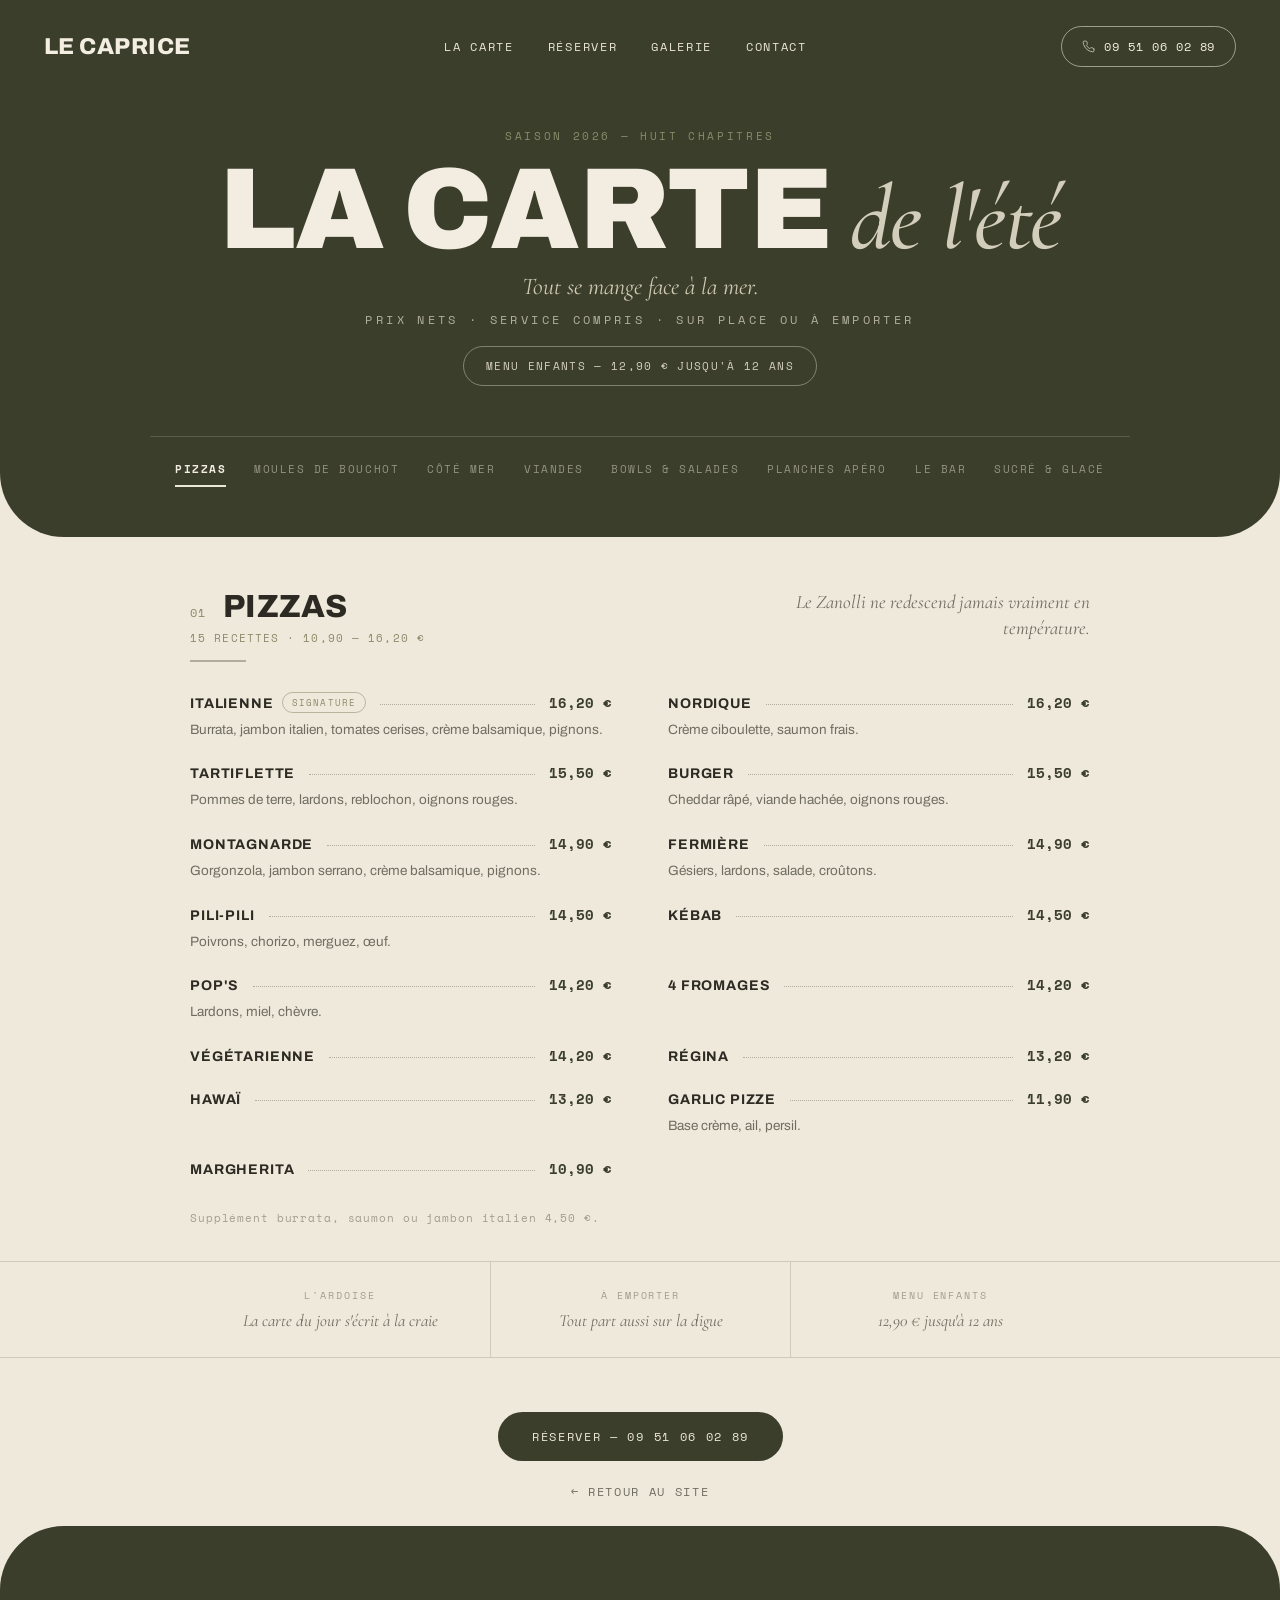
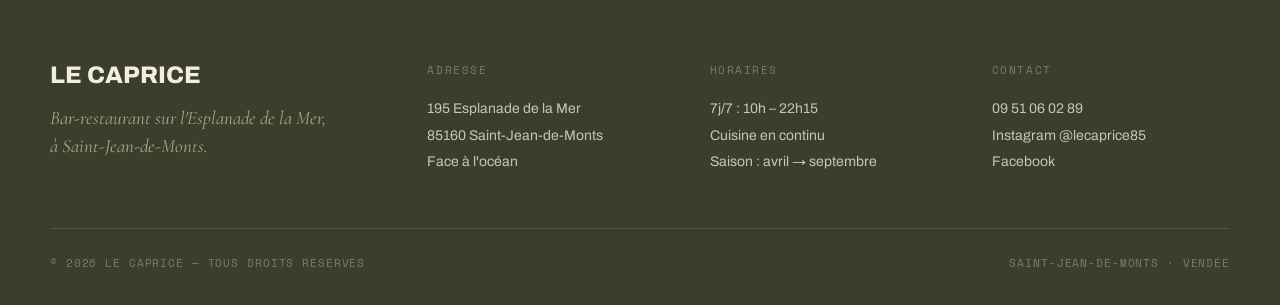
==== commit e4cf6278: "Horaires réels, carte 2025 et tuiles typo pour les plats sans photo - Horaires : 7j/7 10h–22h15 (pro" ====
--- a/carte.html
+++ b/carte.html
@@ -419,7 +419,7 @@
       </div>
       <div class="footer-col">
         <div class="footer-label">HORAIRES</div>
-        <div class="content">Mar – Dim : 11h–15h · 18h–23h<br>Fermé lundi &amp; mercredi<br>Ouvert en saison</div>
+        <div class="content">7j/7 : 10h – 22h15<br>Cuisine en continu<br>Saison : avril → septembre</div>
       </div>
       <div class="footer-col">
         <div class="footer-label">CONTACT</div>
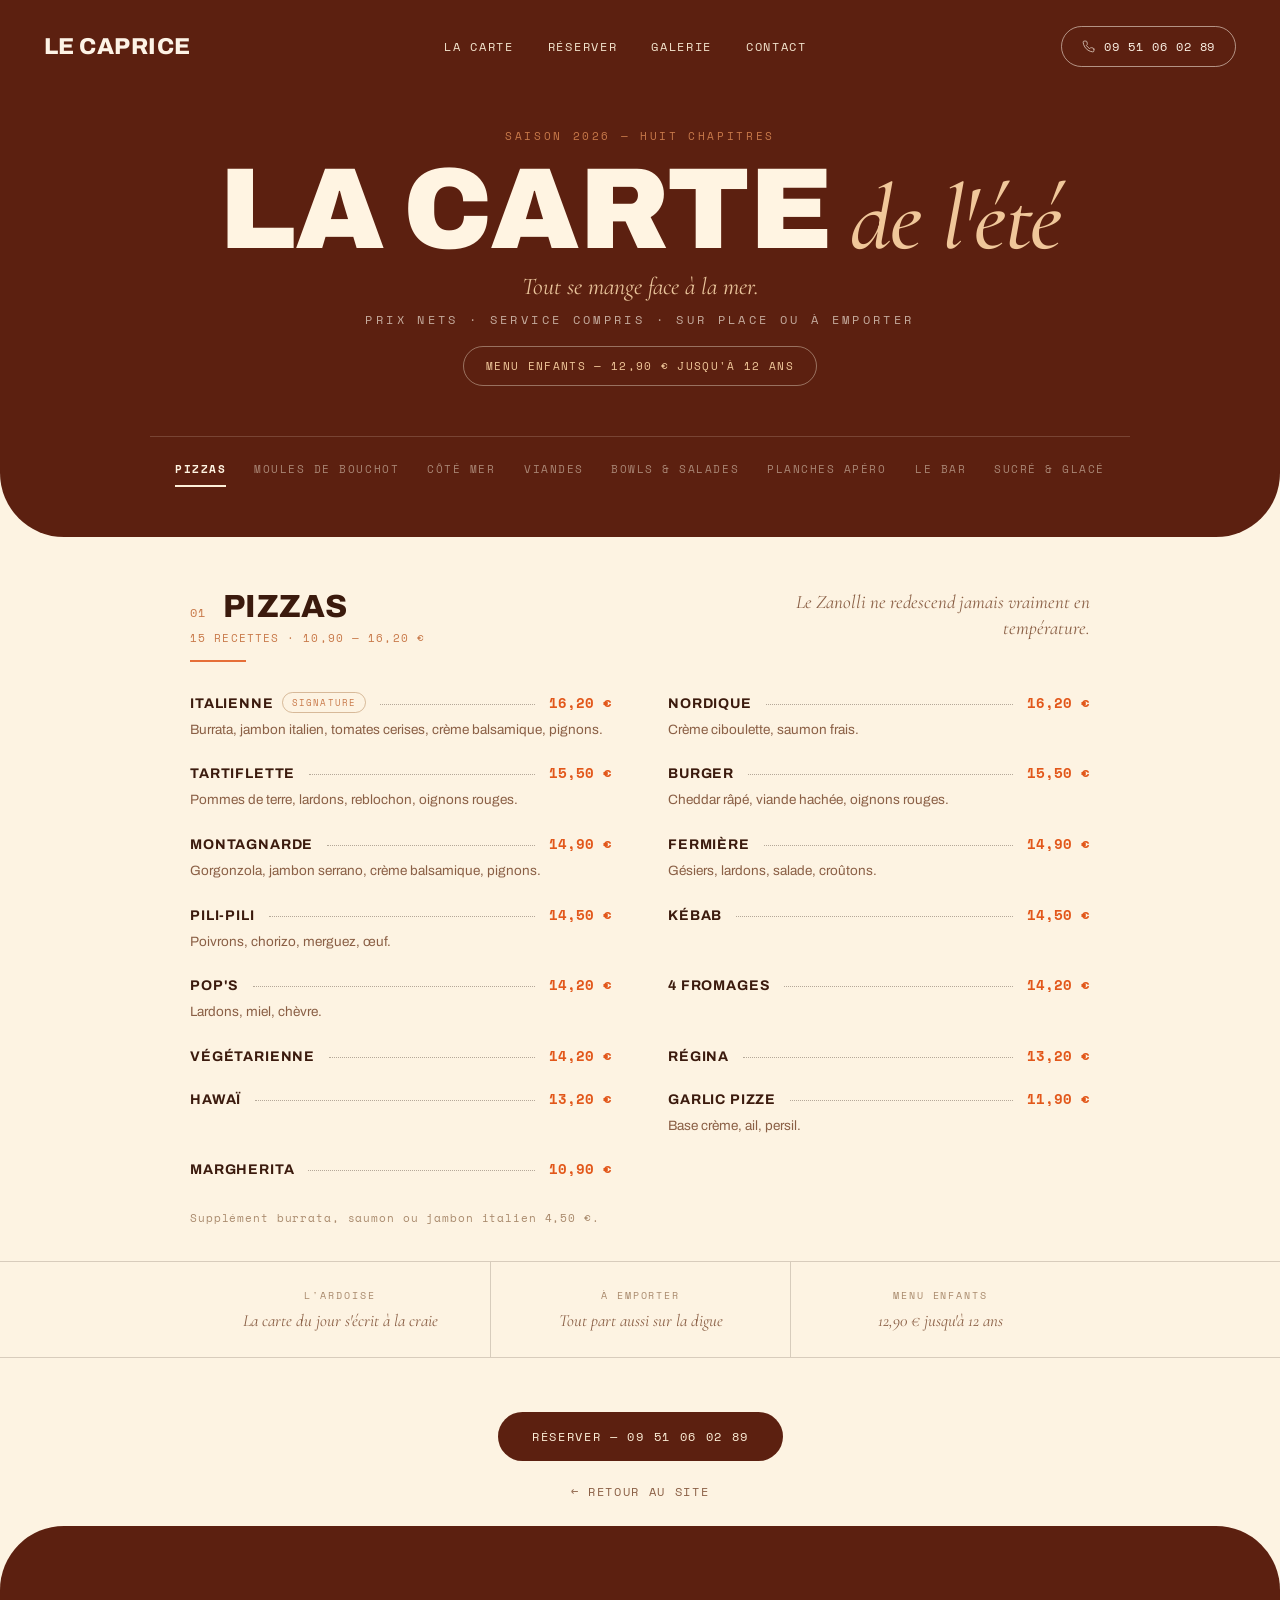
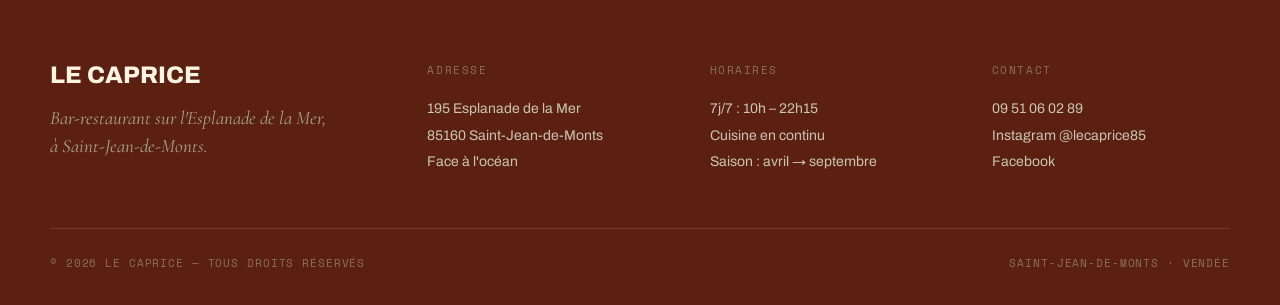
==== commit 46baef35: "Palette coucher de soleil : terracotta, sable doré, orange et ambre Le kaki disparaît. Fond sombre e" ====
--- a/carte.html
+++ b/carte.html
@@ -10,77 +10,80 @@
 <link href="https://fonts.googleapis.com/css2?family=Archivo:wght@400;500;600;700;800;900&family=Cormorant+Garamond:ital,wght@0,500;1,400;1,500;1,600&family=Space+Mono:wght@400;700&display=swap" rel="stylesheet">
 <style>
 :root{
-  --olive:#3b3e2b;
-  --olive-hover:#2c2f20;
-  --cream:#ece6d9;
-  --cream-warm:#efe9dc;
-  --ink:#2c2a22;
-  --ink-soft:#6f6d5f;
-  --cream-light:#f1ecdf;
-  --cream-title:#f2ede0;
-  --olive-muted:#cfcab8;
-  --sage:#8a8b6a;
-  --footer-bg:#3b3e2b;
+  --ember:#5c2010;
+  --ember-deep:#43150a;
+  --sun:#e2571a;
+  --sun-deep:#c2440f;
+  --amber:#ffb14a;
+  --sand:#fdefd8;
+  --sand-warm:#fdf3e2;
+  --ink:#3b1a0d;
+  --ink-soft:#8a5f45;
+  --sand-light:#fff8ec;
+  --sand-title:#fff4e2;
+  --sand-muted:#f2cfa4;
+  --dusk:#c8794a;
+  --footer-bg:#5c2010;
   --f-display:'Archivo',sans-serif;
   --f-serif:'Cormorant Garamond',serif;
   --f-mono:'Space Mono',monospace;
 }
 *{margin:0;padding:0;box-sizing:border-box}
-::selection{background:var(--sage);color:var(--cream-light)}
-:focus-visible{outline:2px solid var(--sage);outline-offset:3px;border-radius:2px}
+::selection{background:var(--dusk);color:var(--sand-light)}
+:focus-visible{outline:2px solid var(--dusk);outline-offset:3px;border-radius:2px}
 button,a{touch-action:manipulation}
 html{scroll-behavior:smooth}
-body{font-family:var(--f-display);color:var(--ink);background:var(--olive-hover);-webkit-font-smoothing:antialiased}
+body{font-family:var(--f-display);color:var(--ink);background:var(--ember-deep);-webkit-font-smoothing:antialiased}
 a{color:inherit;text-decoration:none}
 
 /* ============ NAV ============ */
 .nav{position:fixed;top:0;left:0;right:0;z-index:20;display:flex;align-items:center;justify-content:space-between;padding:26px 44px;transition:background .25s ease,padding .25s ease,box-shadow .25s ease}
-.nav.scrolled{background:rgba(44,47,32,0.92);-webkit-backdrop-filter:blur(12px);backdrop-filter:blur(12px);padding:14px 44px;box-shadow:0 1px 0 rgba(236,230,217,0.08)}
-.nav-logo{font-weight:800;font-size:23px;letter-spacing:0.02em;color:#f3eee1}
-.nav-links{display:flex;align-items:center;gap:34px;font-family:var(--f-mono);font-size:12px;letter-spacing:0.14em;color:#eae4d5}
+.nav.scrolled{background:rgba(92,32,16,0.92);-webkit-backdrop-filter:blur(12px);backdrop-filter:blur(12px);padding:14px 44px;box-shadow:0 1px 0 rgba(246,234,215,0.08)}
+.nav-logo{font-weight:800;font-size:23px;letter-spacing:0.02em;color:#fdf3e6}
+.nav-links{display:flex;align-items:center;gap:34px;font-family:var(--f-mono);font-size:12px;letter-spacing:0.14em;color:#f3e4cd}
 .nav-links a{position:relative;padding:4px 0}
 .nav-links a::after{content:"";position:absolute;left:0;right:0;bottom:0;height:1px;background:currentColor;transform:scaleX(0);transform-origin:left;transition:transform .25s ease}
-.nav-links a:hover{color:var(--cream-light)}
+.nav-links a:hover{color:var(--sand-light)}
 .nav-links a:hover::after{transform:scaleX(1)}
-.nav-tel{display:flex;align-items:center;gap:9px;border:1px solid rgba(243,238,225,0.55);border-radius:40px;padding:11px 20px;font-family:var(--f-mono);font-size:12px;letter-spacing:0.08em;color:#f3eee1;transition:background .2s,color .2s}
-.nav-tel:hover{background:#ece6d9;color:var(--olive)}
+.nav-tel{display:flex;align-items:center;gap:9px;border:1px solid rgba(253,243,230,0.55);border-radius:40px;padding:11px 20px;font-family:var(--f-mono);font-size:12px;letter-spacing:0.08em;color:#fdf3e6;transition:background .2s,color .2s}
+.nav-tel:hover{background:#f6ead7;color:var(--ember)}
 .nav-tel svg{width:13px;height:13px;opacity:.7;flex-shrink:0}
 .burger{display:none;background:none;border:none;cursor:pointer;padding:8px;z-index:30}
-.burger span{display:block;width:24px;height:2px;background:#f3eee1;margin:5px 0;transition:transform .25s,opacity .25s}
-.mobile-menu{display:none;position:fixed;inset:0;z-index:25;background:var(--olive);flex-direction:column;align-items:center;justify-content:center;gap:34px;font-family:var(--f-mono);font-size:15px;letter-spacing:0.18em;color:var(--cream)}
+.burger span{display:block;width:24px;height:2px;background:#fdf3e6;margin:5px 0;transition:transform .25s,opacity .25s}
+.mobile-menu{display:none;position:fixed;inset:0;z-index:25;background:var(--ember);flex-direction:column;align-items:center;justify-content:center;gap:34px;font-family:var(--f-mono);font-size:15px;letter-spacing:0.18em;color:var(--sand)}
 .mobile-menu.open{display:flex}
 body.menu-open .burger span:nth-child(1){transform:translateY(7px) rotate(45deg)}
 body.menu-open .burger span:nth-child(2){opacity:0}
 body.menu-open .burger span:nth-child(3){transform:translateY(-7px) rotate(-45deg)}
-.btn-outline{display:inline-block;border:1px solid rgba(236,230,217,0.5);border-radius:40px;padding:15px 30px;font-family:var(--f-mono);font-size:12px;letter-spacing:0.14em;color:var(--cream);transition:background .2s,color .2s}
-.btn-outline:hover{background:var(--cream);color:var(--olive)}
+.btn-outline{display:inline-block;border:1px solid rgba(246,234,215,0.5);border-radius:40px;padding:15px 30px;font-family:var(--f-mono);font-size:12px;letter-spacing:0.14em;color:var(--sand);transition:background .2s,color .2s}
+.btn-outline:hover{background:var(--sand);color:var(--ember)}
 .btn-outline:active,.btn-solid:active,.toc button:active,.nav-tel:active{transform:scale(0.97)}
 .btn-outline,.btn-solid,.toc button,.nav-tel{will-change:transform;transition-property:background,color,border-color,transform;transition-duration:.2s}
 
 /* ============ HEADER ============ */
-.page-head{background:var(--olive);color:var(--cream);padding:128px 46px 44px;text-align:center;position:relative;overflow:hidden}
+.page-head{background:var(--ember);color:var(--sand);padding:128px 46px 44px;text-align:center;position:relative;overflow:hidden}
 .page-head h1,.page-head .sub,.page-head .kids{position:relative;z-index:1}
-.page-head .over{font-family:var(--f-mono);font-size:11px;letter-spacing:0.24em;color:var(--sage);margin-bottom:14px;position:relative;z-index:1}
-.page-head h1{font-weight:900;font-size:clamp(60px,9vw,120px);line-height:0.9;letter-spacing:-0.01em;color:var(--cream-title)}
-.page-head h1 .serif{font-family:var(--f-serif);font-style:italic;font-weight:500;text-transform:lowercase;font-size:0.8em;color:#d3cebc}
-.page-head .tagline{margin-top:10px;font-family:var(--f-serif);font-style:italic;font-size:clamp(19px,2.2vw,24px);color:#cfc9b4;position:relative;z-index:1}
-.page-head .sub{margin-top:10px;font-family:var(--f-mono);font-size:12px;letter-spacing:0.28em;color:rgba(242,237,224,0.65)}
-.page-head .kids{display:inline-block;margin-top:18px;border:1px solid rgba(236,230,217,0.4);border-radius:40px;padding:11px 22px;font-family:var(--f-mono);font-size:11px;letter-spacing:0.12em;color:#d3cebc}
+.page-head .over{font-family:var(--f-mono);font-size:11px;letter-spacing:0.24em;color:var(--dusk);margin-bottom:14px;position:relative;z-index:1}
+.page-head h1{font-weight:900;font-size:clamp(60px,9vw,120px);line-height:0.9;letter-spacing:-0.01em;color:var(--sand-title)}
+.page-head h1 .serif{font-family:var(--f-serif);font-style:italic;font-weight:500;text-transform:lowercase;font-size:0.8em;color:#f0c79a}
+.page-head .tagline{margin-top:10px;font-family:var(--f-serif);font-style:italic;font-size:clamp(19px,2.2vw,24px);color:#e8c39a;position:relative;z-index:1}
+.page-head .sub{margin-top:10px;font-family:var(--f-mono);font-size:12px;letter-spacing:0.28em;color:rgba(253,246,234,0.65)}
+.page-head .kids{display:inline-block;margin-top:18px;border:1px solid rgba(246,234,215,0.4);border-radius:40px;padding:11px 22px;font-family:var(--f-mono);font-size:11px;letter-spacing:0.12em;color:#f0c79a}
 
 /* ============ ONGLETS ============ */
-.toc{background:var(--olive);padding:6px 46px 48px;border-radius:0 0 64px 64px;position:relative;z-index:2}
+.toc{background:var(--ember);padding:6px 46px 48px;border-radius:0 0 64px 64px;position:relative;z-index:2}
 .menu-page{margin-top:-64px;z-index:0}
 .toc-inner{max-width:980px;margin:0 auto;display:flex;flex-wrap:wrap;justify-content:center;gap:0 28px;
-  border-top:1px solid rgba(236,230,217,0.18);padding-top:18px}
+  border-top:1px solid rgba(246,234,215,0.18);padding-top:18px}
 .toc button{position:relative;font-family:var(--f-mono);font-size:11px;letter-spacing:0.14em;padding:6px 0 12px;
-  border:none;background:none;color:rgba(236,230,217,0.5);cursor:pointer;transition:color .2s}
-.toc button::after{content:"";position:absolute;left:0;right:0;bottom:2px;height:2px;background:var(--cream);
+  border:none;background:none;color:rgba(246,234,215,0.5);cursor:pointer;transition:color .2s}
+.toc button::after{content:"";position:absolute;left:0;right:0;bottom:2px;height:2px;background:var(--sand);
   transform:scaleX(0);transform-origin:left;transition:transform .25s ease}
-.toc button:hover{color:var(--cream)}
-.toc button.active{color:var(--cream-title);font-weight:700}
+.toc button:hover{color:var(--sand)}
+.toc button.active{color:var(--sand-title);font-weight:700}
 .toc button.active::after{transform:scaleX(1)}
 .toc-mob{display:none}
-.cat + .cat.active{margin-top:56px;padding-top:52px;border-top:1px solid rgba(59,62,43,0.18)}
+.cat + .cat.active{margin-top:56px;padding-top:52px;border-top:1px solid rgba(46,29,19,0.18)}
 
 /* ============ DÉCO OMBRES ============ */
 .deco{position:absolute;pointer-events:none;user-select:none;z-index:0}
@@ -93,54 +96,54 @@
 .deco.light img{mix-blend-mode:screen}
 
 /* ============ CATÉGORIES ============ */
-.menu-page{padding:116px 46px 32px;position:relative;overflow:hidden;background:var(--cream-warm)}
+.menu-page{padding:116px 46px 32px;position:relative;overflow:hidden;background:var(--sand-warm)}
 .menu-inner{max-width:900px;margin:0 auto;position:relative;z-index:1;transition:opacity .15s}
 .menu-inner.fading{opacity:0}
 .cat{display:none;padding:0;min-height:320px}
 .cat.active{display:block}
 .cat-top{display:grid;grid-template-columns:1fr auto;gap:30px;align-items:end;margin-bottom:8px}
 .cat-head{display:flex;align-items:baseline;gap:16px;margin-bottom:6px}
-.cat-num{font-family:var(--f-mono);font-size:12px;letter-spacing:0.12em;color:var(--sage)}
+.cat-num{font-family:var(--f-mono);font-size:12px;letter-spacing:0.12em;color:var(--dusk)}
 .cat-head h2{font-weight:800;font-size:32px;letter-spacing:0.01em;color:var(--ink)}
-.cat-meta{font-family:var(--f-mono);font-size:11px;letter-spacing:0.1em;color:var(--sage)}
+.cat-meta{font-family:var(--f-mono);font-size:11px;letter-spacing:0.1em;color:var(--dusk)}
 .cat-story{font-family:var(--f-serif);font-style:italic;font-size:19px;line-height:1.4;color:var(--ink-soft);max-width:300px;text-align:right;padding-bottom:4px}
-.cat-rule{width:56px;height:2px;background:var(--olive);opacity:0.35;margin:14px 0 30px}
-.tag{display:inline-block;vertical-align:2px;margin-left:8px;font-family:var(--f-mono);font-weight:400;font-size:8.5px;letter-spacing:0.14em;padding:3px 9px;border:1px solid rgba(138,139,106,0.55);border-radius:20px;color:var(--sage);white-space:nowrap;text-transform:uppercase}
+.cat-rule{width:56px;height:2px;background:var(--sun);opacity:0.85;margin:14px 0 30px}
+.tag{display:inline-block;vertical-align:2px;margin-left:8px;font-family:var(--f-mono);font-weight:400;font-size:8.5px;letter-spacing:0.14em;padding:3px 9px;border:1px solid rgba(185,138,94,0.55);border-radius:20px;color:var(--dusk);white-space:nowrap;text-transform:uppercase}
 .items{display:grid;grid-template-columns:1fr 1fr;column-gap:56px;row-gap:22px}
 .item .line{display:flex;justify-content:space-between;align-items:baseline;gap:14px}
 .item .line::before{content:none}
 .item .n{font-weight:700;font-size:14px;letter-spacing:0.06em;text-transform:uppercase;transition:color .2s}
-.item:hover .n{color:var(--sage)}
-.item .dots{flex:1;border-bottom:1px dotted rgba(59,62,43,0.35);transform:translateY(-3px)}
-.item .p{font-family:var(--f-mono);font-weight:700;font-size:14px;color:var(--olive);white-space:nowrap}
+.item:hover .n{color:var(--dusk)}
+.item .dots{flex:1;border-bottom:1px dotted rgba(46,29,19,0.35);transform:translateY(-3px)}
+.item .p{font-family:var(--f-mono);font-weight:700;font-size:14px;color:var(--sun);white-space:nowrap}
 .item .d{display:block;margin-top:6px;font-size:13.5px;line-height:1.6;color:var(--ink-soft);font-style:normal}
-.cat-note{margin-top:30px;font-family:var(--f-mono);font-size:11px;letter-spacing:0.08em;line-height:1.8;color:#a09e8c}
+.cat-note{margin-top:30px;font-family:var(--f-mono);font-size:11px;letter-spacing:0.08em;line-height:1.8;color:#a98a6d}
 
 /* ============ BANDEAU INFOS ============ */
-.carte-band{border-top:1px solid rgba(59,62,43,0.18);border-bottom:1px solid rgba(59,62,43,0.18);margin:0;background:var(--cream-warm)}
+.carte-band{border-top:1px solid rgba(46,29,19,0.18);border-bottom:1px solid rgba(46,29,19,0.18);margin:0;background:var(--sand-warm)}
 .carte-band-in{max-width:900px;margin:0 auto;display:grid;grid-template-columns:1fr 1fr 1fr}
-.carte-band-in>div{padding:26px 20px;text-align:center;border-left:1px solid rgba(59,62,43,0.18)}
+.carte-band-in>div{padding:26px 20px;text-align:center;border-left:1px solid rgba(46,29,19,0.18)}
 .carte-band-in>div:first-child{border-left:none}
-.carte-band .bk{display:block;font-family:var(--f-mono);font-size:9.5px;letter-spacing:0.2em;color:#a09e8c;margin-bottom:8px}
+.carte-band .bk{display:block;font-family:var(--f-mono);font-size:9.5px;letter-spacing:0.2em;color:#a98a6d;margin-bottom:8px}
 .carte-band .bv{font-family:var(--f-serif);font-style:italic;font-size:17px;color:var(--ink-soft)}
 
 /* ============ CTA RETOUR ============ */
-.page-cta{text-align:center;padding:54px 46px 90px;background:var(--cream-warm)}
-.btn-solid{display:inline-block;background:var(--olive);color:var(--cream);border-radius:40px;padding:16px 34px;font-family:var(--f-mono);font-size:12px;letter-spacing:0.14em;transition:background .2s}
-.btn-solid:hover{background:var(--olive-hover)}
+.page-cta{text-align:center;padding:54px 46px 90px;background:var(--sand-warm)}
+.btn-solid{display:inline-block;background:var(--ember);color:var(--sand);border-radius:40px;padding:16px 34px;font-family:var(--f-mono);font-size:12px;letter-spacing:0.14em;transition:background .2s}
+.btn-solid:hover{background:var(--ember-deep)}
 .page-cta .back{display:block;margin-top:22px;font-family:var(--f-mono);font-size:12px;letter-spacing:0.14em;color:var(--ink-soft)}
-.page-cta .back:hover{color:var(--sage)}
+.page-cta .back:hover{color:var(--dusk)}
 
 /* ============ FOOTER ============ */
 .footer{background:var(--footer-bg);color:#c9c4b3;padding:136px 46px 34px;border-radius:64px 64px 0 0;margin-top:-64px;position:relative;z-index:1}
 .footer-inner{max-width:1180px;margin:0 auto}
-.footer-grid{display:grid;grid-template-columns:1.4fr 1fr 1fr 1fr;gap:44px;padding-bottom:52px;border-bottom:1px solid rgba(201,196,179,0.16)}
-.footer-logo{font-weight:800;font-size:24px;color:var(--cream-title);margin-bottom:16px}
+.footer-grid{display:grid;grid-template-columns:1.4fr 1fr 1fr 1fr;gap:44px;padding-bottom:52px;border-bottom:1px solid rgba(231,205,174,0.16)}
+.footer-logo{font-weight:800;font-size:24px;color:var(--sand-title);margin-bottom:16px}
 .footer-baseline{font-family:var(--f-serif);font-style:italic;font-size:19px;line-height:1.45;color:#a8a48f;max-width:280px}
-.footer-label{font-family:var(--f-mono);font-size:11px;letter-spacing:0.14em;color:#7d7a68;margin-bottom:18px}
+.footer-label{font-family:var(--f-mono);font-size:11px;letter-spacing:0.14em;color:#8a7059;margin-bottom:18px}
 .footer-col .content{font-size:14px;line-height:1.9}
-.footer .content a:hover{color:var(--sage)}
-.footer-bottom{display:flex;justify-content:space-between;align-items:center;padding-top:26px;font-family:var(--f-mono);font-size:11px;letter-spacing:0.08em;color:#7d7a68;flex-wrap:wrap;gap:10px}
+.footer .content a:hover{color:var(--dusk)}
+.footer-bottom{display:flex;justify-content:space-between;align-items:center;padding-top:26px;font-family:var(--f-mono);font-size:11px;letter-spacing:0.08em;color:#8a7059;flex-wrap:wrap;gap:10px}
 
 /* ============ RESPONSIVE ============ */
 @media (max-width:900px){
@@ -177,7 +180,7 @@
   .cat-top{grid-template-columns:1fr;gap:12px;align-items:start}
   .cat-story{text-align:left;max-width:none}
   .carte-band-in{grid-template-columns:1fr}
-  .carte-band-in>div{border-left:none;border-top:1px solid rgba(59,62,43,0.18)}
+  .carte-band-in>div{border-left:none;border-top:1px solid rgba(46,29,19,0.18)}
   .carte-band-in>div:first-child{border-top:none}
   .footer{padding:56px 24px 28px}
   .footer-grid{grid-template-columns:1fr;gap:34px}
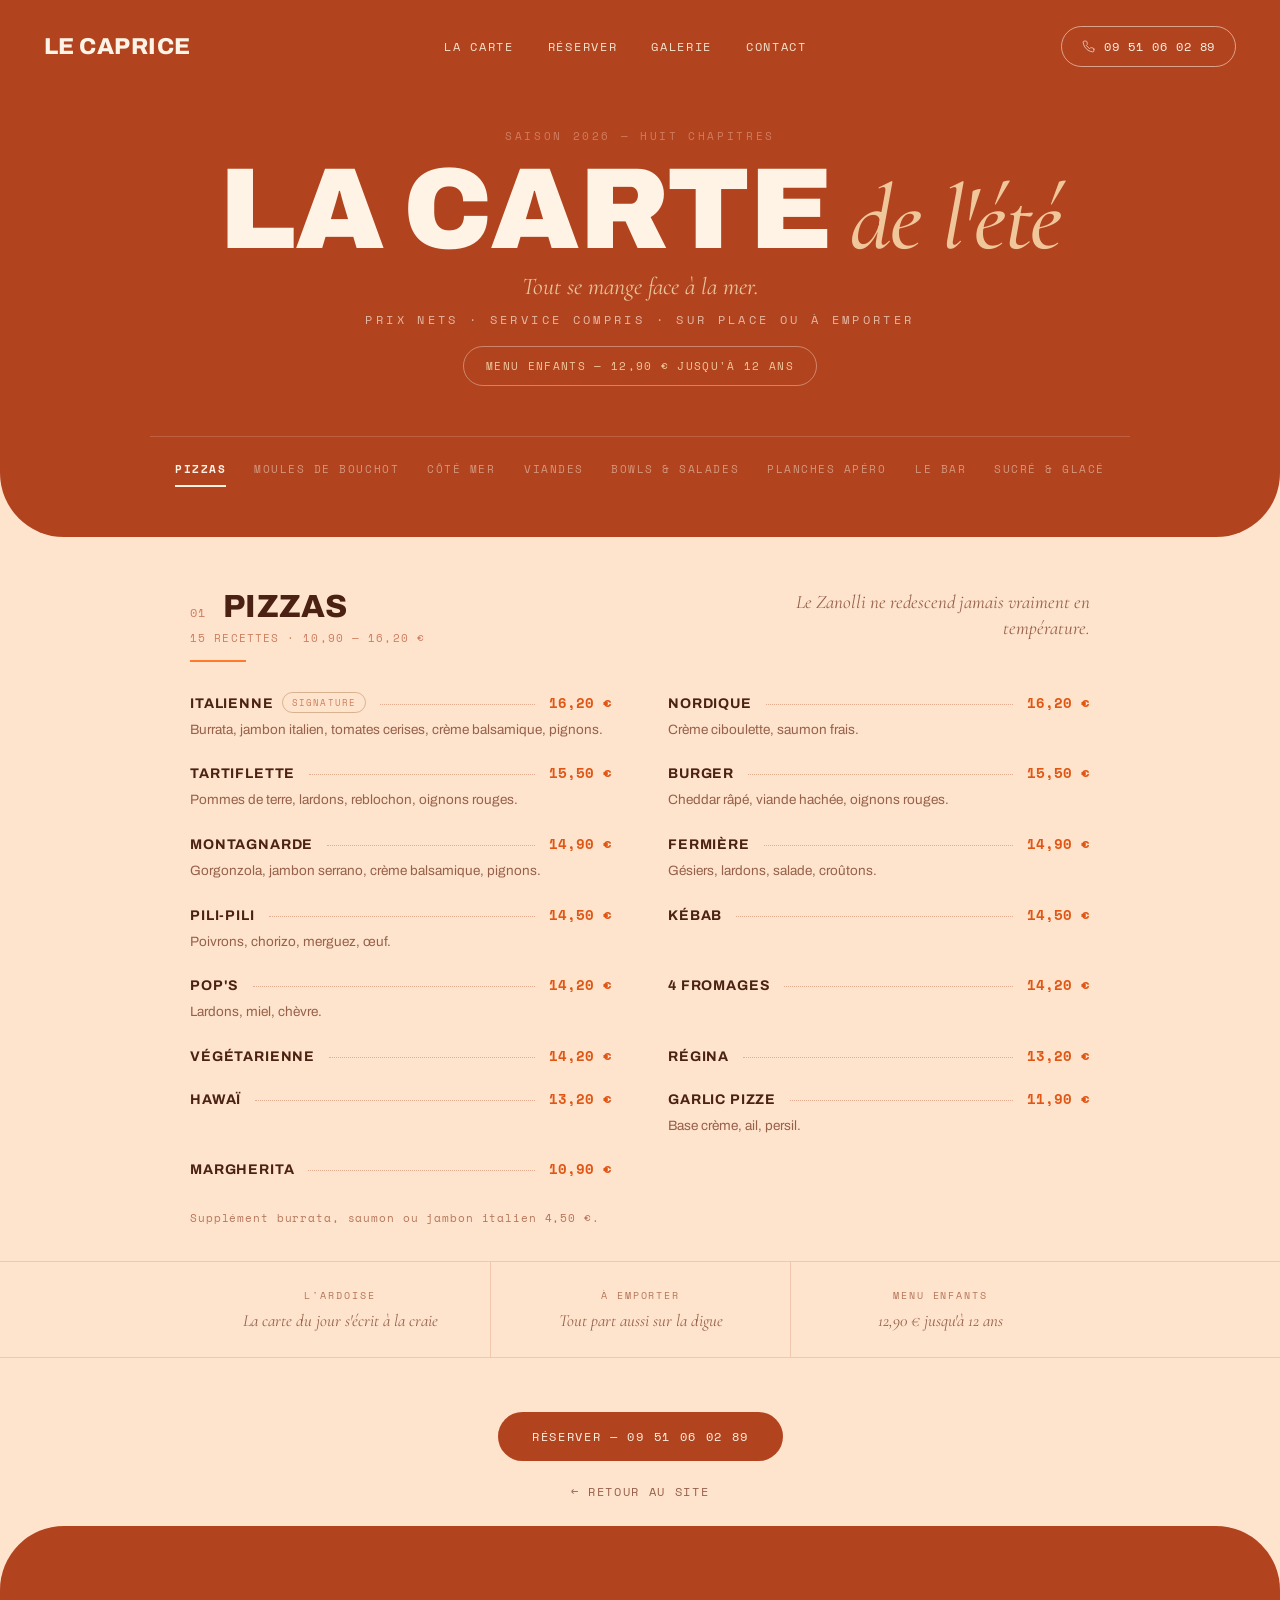
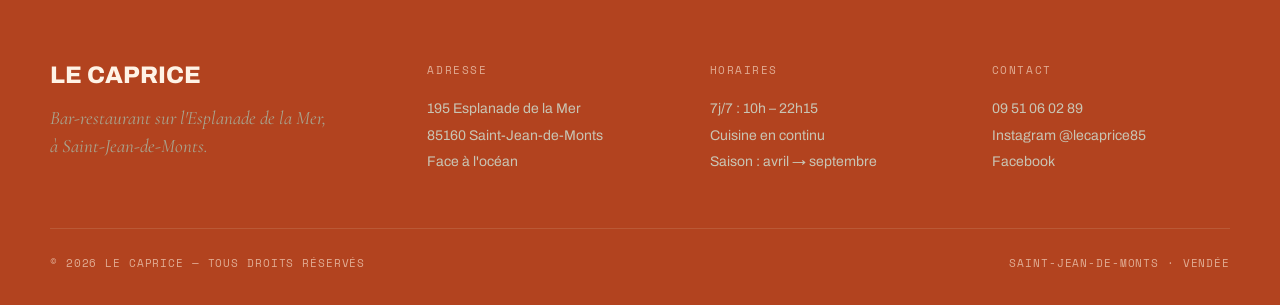
==== commit 45d60507: "Palette été italien : orange spritz, pêche, terracotta, rose poudré D'après le moodboard fourni (spr" ====
--- a/carte.html
+++ b/carte.html
@@ -10,20 +10,22 @@
 <link href="https://fonts.googleapis.com/css2?family=Archivo:wght@400;500;600;700;800;900&family=Cormorant+Garamond:ital,wght@0,500;1,400;1,500;1,600&family=Space+Mono:wght@400;700&display=swap" rel="stylesheet">
 <style>
 :root{
-  --ember:#5c2010;
-  --ember-deep:#43150a;
-  --sun:#e2571a;
+  --ember:#b2431f;
+  --ember-deep:#97361a;
+  --sun:#e05614;
+  --sun-bright:#ff7a2f;
   --sun-deep:#c2440f;
-  --amber:#ffb14a;
-  --sand:#fdefd8;
-  --sand-warm:#fdf3e2;
-  --ink:#3b1a0d;
-  --ink-soft:#8a5f45;
-  --sand-light:#fff8ec;
-  --sand-title:#fff4e2;
-  --sand-muted:#f2cfa4;
-  --dusk:#c8794a;
-  --footer-bg:#5c2010;
+  --amber:#f5b83d;
+  --blush:#f2a99c;
+  --sand:#fff2e1;
+  --sand-warm:#ffe4cd;
+  --ink:#4a2113;
+  --ink-soft:#96604a;
+  --sand-light:#fff8ef;
+  --sand-title:#fff3e6;
+  --sand-muted:#ffd9b8;
+  --dusk:#cf7d5f;
+  --footer-bg:#b2431f;
   --f-display:'Archivo',sans-serif;
   --f-serif:'Cormorant Garamond',serif;
   --f-mono:'Space Mono',monospace;
@@ -38,7 +40,7 @@
 
 /* ============ NAV ============ */
 .nav{position:fixed;top:0;left:0;right:0;z-index:20;display:flex;align-items:center;justify-content:space-between;padding:26px 44px;transition:background .25s ease,padding .25s ease,box-shadow .25s ease}
-.nav.scrolled{background:rgba(92,32,16,0.92);-webkit-backdrop-filter:blur(12px);backdrop-filter:blur(12px);padding:14px 44px;box-shadow:0 1px 0 rgba(246,234,215,0.08)}
+.nav.scrolled{background:rgba(178,67,31,0.94);-webkit-backdrop-filter:blur(12px);backdrop-filter:blur(12px);padding:14px 44px;box-shadow:0 1px 0 rgba(246,234,215,0.08)}
 .nav-logo{font-weight:800;font-size:23px;letter-spacing:0.02em;color:#fdf3e6}
 .nav-links{display:flex;align-items:center;gap:34px;font-family:var(--f-mono);font-size:12px;letter-spacing:0.14em;color:#f3e4cd}
 .nav-links a{position:relative;padding:4px 0}
@@ -83,7 +85,7 @@
 .toc button.active{color:var(--sand-title);font-weight:700}
 .toc button.active::after{transform:scaleX(1)}
 .toc-mob{display:none}
-.cat + .cat.active{margin-top:56px;padding-top:52px;border-top:1px solid rgba(46,29,19,0.18)}
+.cat + .cat.active{margin-top:56px;padding-top:52px;border-top:1px solid rgba(178,67,31,0.18)}
 
 /* ============ DÉCO OMBRES ============ */
 .deco{position:absolute;pointer-events:none;user-select:none;z-index:0}
@@ -107,24 +109,24 @@
 .cat-head h2{font-weight:800;font-size:32px;letter-spacing:0.01em;color:var(--ink)}
 .cat-meta{font-family:var(--f-mono);font-size:11px;letter-spacing:0.1em;color:var(--dusk)}
 .cat-story{font-family:var(--f-serif);font-style:italic;font-size:19px;line-height:1.4;color:var(--ink-soft);max-width:300px;text-align:right;padding-bottom:4px}
-.cat-rule{width:56px;height:2px;background:var(--sun);opacity:0.85;margin:14px 0 30px}
+.cat-rule{width:56px;height:2px;background:var(--sun-bright);opacity:1;margin:14px 0 30px}
 .tag{display:inline-block;vertical-align:2px;margin-left:8px;font-family:var(--f-mono);font-weight:400;font-size:8.5px;letter-spacing:0.14em;padding:3px 9px;border:1px solid rgba(185,138,94,0.55);border-radius:20px;color:var(--dusk);white-space:nowrap;text-transform:uppercase}
 .items{display:grid;grid-template-columns:1fr 1fr;column-gap:56px;row-gap:22px}
 .item .line{display:flex;justify-content:space-between;align-items:baseline;gap:14px}
 .item .line::before{content:none}
 .item .n{font-weight:700;font-size:14px;letter-spacing:0.06em;text-transform:uppercase;transition:color .2s}
 .item:hover .n{color:var(--dusk)}
-.item .dots{flex:1;border-bottom:1px dotted rgba(46,29,19,0.35);transform:translateY(-3px)}
+.item .dots{flex:1;border-bottom:1px dotted rgba(178,67,31,0.35);transform:translateY(-3px)}
 .item .p{font-family:var(--f-mono);font-weight:700;font-size:14px;color:var(--sun);white-space:nowrap}
 .item .d{display:block;margin-top:6px;font-size:13.5px;line-height:1.6;color:var(--ink-soft);font-style:normal}
-.cat-note{margin-top:30px;font-family:var(--f-mono);font-size:11px;letter-spacing:0.08em;line-height:1.8;color:#a98a6d}
+.cat-note{margin-top:30px;font-family:var(--f-mono);font-size:11px;letter-spacing:0.08em;line-height:1.8;color:#b5765a}
 
 /* ============ BANDEAU INFOS ============ */
-.carte-band{border-top:1px solid rgba(46,29,19,0.18);border-bottom:1px solid rgba(46,29,19,0.18);margin:0;background:var(--sand-warm)}
+.carte-band{border-top:1px solid rgba(178,67,31,0.18);border-bottom:1px solid rgba(178,67,31,0.18);margin:0;background:var(--sand-warm)}
 .carte-band-in{max-width:900px;margin:0 auto;display:grid;grid-template-columns:1fr 1fr 1fr}
-.carte-band-in>div{padding:26px 20px;text-align:center;border-left:1px solid rgba(46,29,19,0.18)}
+.carte-band-in>div{padding:26px 20px;text-align:center;border-left:1px solid rgba(178,67,31,0.18)}
 .carte-band-in>div:first-child{border-left:none}
-.carte-band .bk{display:block;font-family:var(--f-mono);font-size:9.5px;letter-spacing:0.2em;color:#a98a6d;margin-bottom:8px}
+.carte-band .bk{display:block;font-family:var(--f-mono);font-size:9.5px;letter-spacing:0.2em;color:#b5765a;margin-bottom:8px}
 .carte-band .bv{font-family:var(--f-serif);font-style:italic;font-size:17px;color:var(--ink-soft)}
 
 /* ============ CTA RETOUR ============ */
@@ -140,10 +142,10 @@
 .footer-grid{display:grid;grid-template-columns:1.4fr 1fr 1fr 1fr;gap:44px;padding-bottom:52px;border-bottom:1px solid rgba(231,205,174,0.16)}
 .footer-logo{font-weight:800;font-size:24px;color:var(--sand-title);margin-bottom:16px}
 .footer-baseline{font-family:var(--f-serif);font-style:italic;font-size:19px;line-height:1.45;color:#a8a48f;max-width:280px}
-.footer-label{font-family:var(--f-mono);font-size:11px;letter-spacing:0.14em;color:#8a7059;margin-bottom:18px}
+.footer-label{font-family:var(--f-mono);font-size:11px;letter-spacing:0.14em;color:rgba(255,242,225,0.6);margin-bottom:18px}
 .footer-col .content{font-size:14px;line-height:1.9}
 .footer .content a:hover{color:var(--dusk)}
-.footer-bottom{display:flex;justify-content:space-between;align-items:center;padding-top:26px;font-family:var(--f-mono);font-size:11px;letter-spacing:0.08em;color:#8a7059;flex-wrap:wrap;gap:10px}
+.footer-bottom{display:flex;justify-content:space-between;align-items:center;padding-top:26px;font-family:var(--f-mono);font-size:11px;letter-spacing:0.08em;color:rgba(255,242,225,0.6);flex-wrap:wrap;gap:10px}
 
 /* ============ RESPONSIVE ============ */
 @media (max-width:900px){
@@ -180,7 +182,7 @@
   .cat-top{grid-template-columns:1fr;gap:12px;align-items:start}
   .cat-story{text-align:left;max-width:none}
   .carte-band-in{grid-template-columns:1fr}
-  .carte-band-in>div{border-left:none;border-top:1px solid rgba(46,29,19,0.18)}
+  .carte-band-in>div{border-left:none;border-top:1px solid rgba(178,67,31,0.18)}
   .carte-band-in>div:first-child{border-top:none}
   .footer{padding:56px 24px 28px}
   .footer-grid{grid-template-columns:1fr;gap:34px}
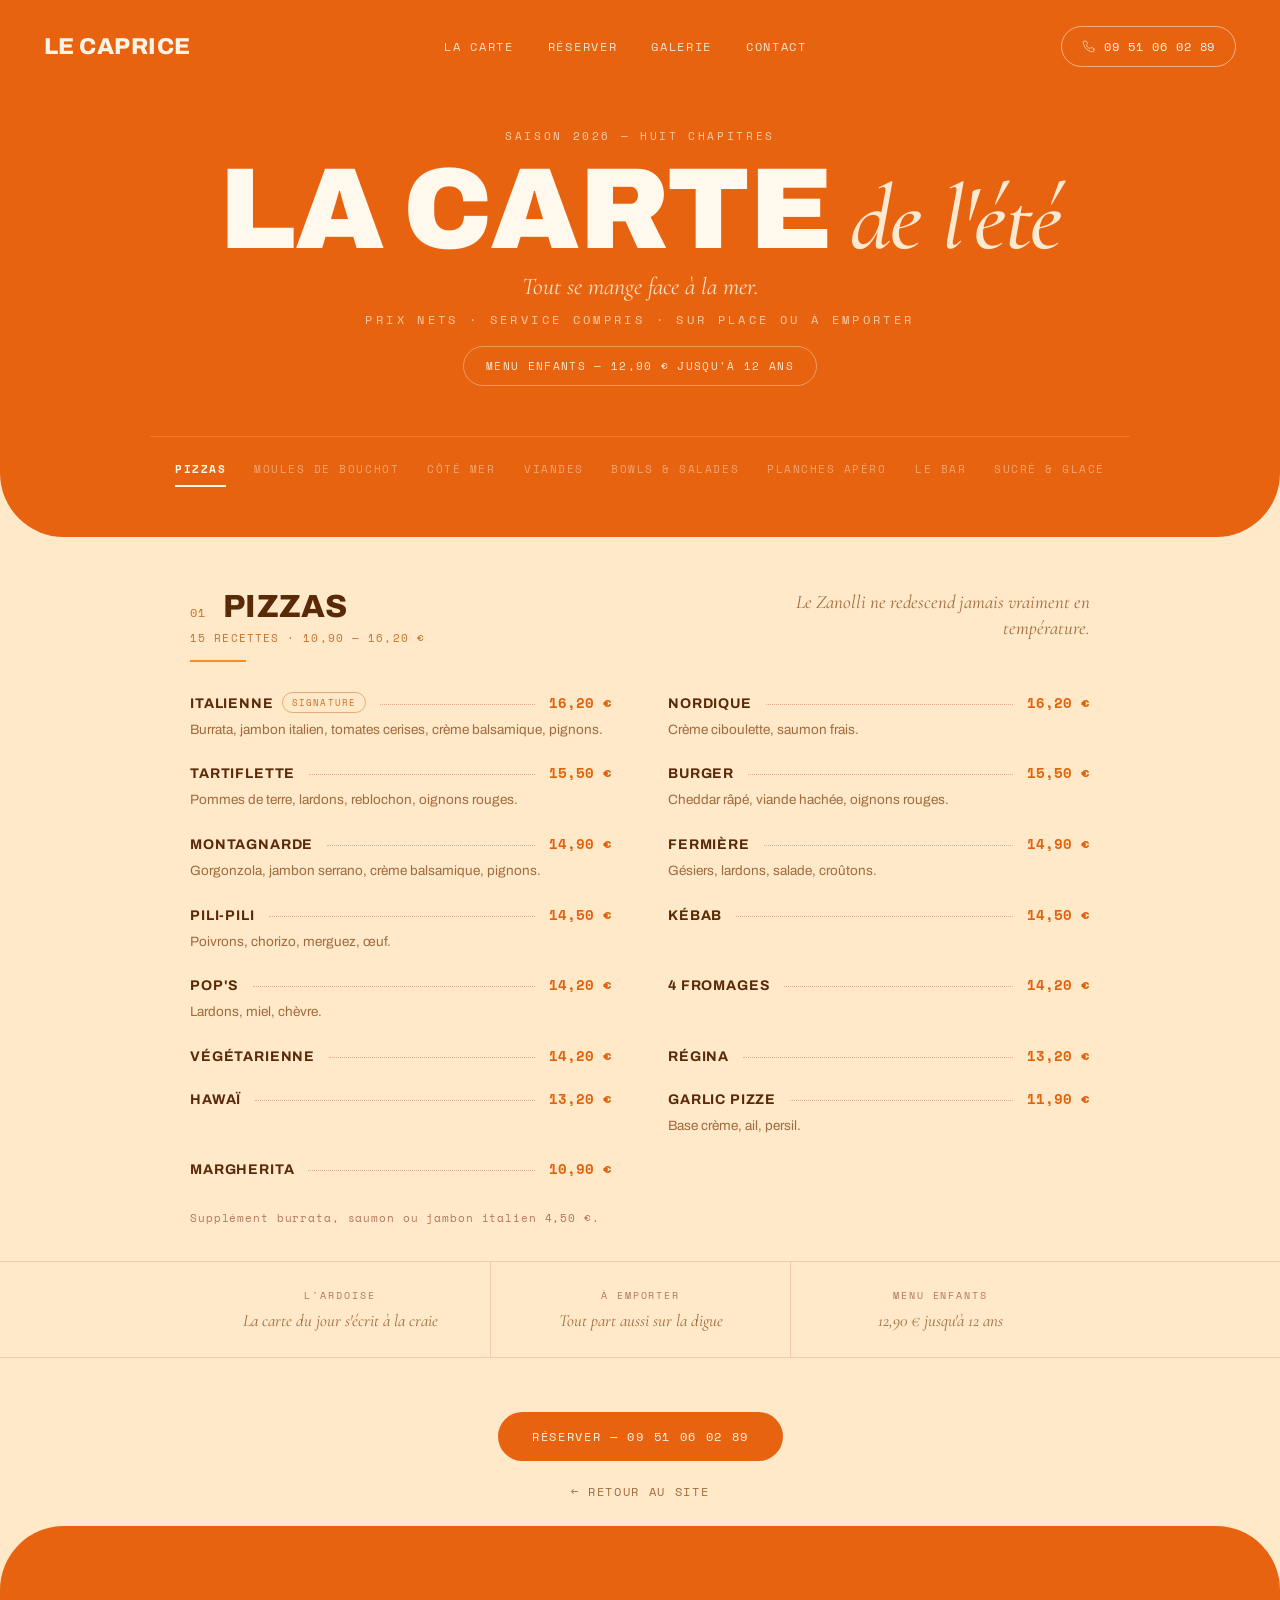
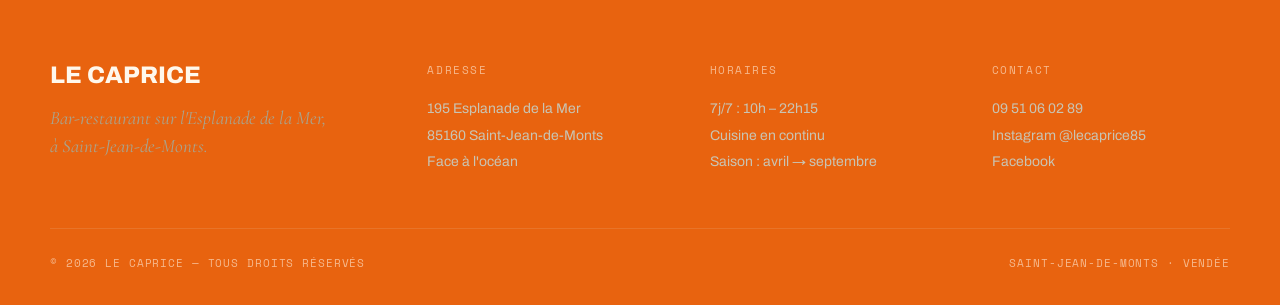
==== commit 1a61acff: "Orange franc en aplat : suppression des lueurs, du grain et des décors fondus Les couleurs viraient " ====
--- a/carte.html
+++ b/carte.html
@@ -10,22 +10,22 @@
 <link href="https://fonts.googleapis.com/css2?family=Archivo:wght@400;500;600;700;800;900&family=Cormorant+Garamond:ital,wght@0,500;1,400;1,500;1,600&family=Space+Mono:wght@400;700&display=swap" rel="stylesheet">
 <style>
 :root{
-  --ember:#b2431f;
-  --ember-deep:#97361a;
-  --sun:#e05614;
-  --sun-bright:#ff7a2f;
-  --sun-deep:#c2440f;
-  --amber:#f5b83d;
-  --blush:#f2a99c;
-  --sand:#fff2e1;
-  --sand-warm:#ffe4cd;
-  --ink:#4a2113;
-  --ink-soft:#96604a;
-  --sand-light:#fff8ef;
-  --sand-title:#fff3e6;
-  --sand-muted:#ffd9b8;
-  --dusk:#cf7d5f;
-  --footer-bg:#b2431f;
+  --ember:#e8630f;
+  --ember-deep:#cf5405;
+  --sun:#e2620c;
+  --sun-bright:#ff8a1f;
+  --sun-deep:#c65205;
+  --amber:#ffc233;
+  --blush:#f7b9a6;
+  --sand:#fff6e6;
+  --sand-warm:#ffe9c9;
+  --ink:#5a2a08;
+  --ink-soft:#a06a3c;
+  --sand-light:#fffaf1;
+  --sand-title:#fff8ec;
+  --sand-muted:#ffe0b6;
+  --dusk:#c9702a;
+  --footer-bg:#e8630f;
   --f-display:'Archivo',sans-serif;
   --f-serif:'Cormorant Garamond',serif;
   --f-mono:'Space Mono',monospace;
@@ -40,7 +40,7 @@
 
 /* ============ NAV ============ */
 .nav{position:fixed;top:0;left:0;right:0;z-index:20;display:flex;align-items:center;justify-content:space-between;padding:26px 44px;transition:background .25s ease,padding .25s ease,box-shadow .25s ease}
-.nav.scrolled{background:rgba(178,67,31,0.94);-webkit-backdrop-filter:blur(12px);backdrop-filter:blur(12px);padding:14px 44px;box-shadow:0 1px 0 rgba(246,234,215,0.08)}
+.nav.scrolled{background:rgba(232,99,15,0.94);-webkit-backdrop-filter:blur(12px);backdrop-filter:blur(12px);padding:14px 44px;box-shadow:0 1px 0 rgba(246,234,215,0.08)}
 .nav-logo{font-weight:800;font-size:23px;letter-spacing:0.02em;color:#fdf3e6}
 .nav-links{display:flex;align-items:center;gap:34px;font-family:var(--f-mono);font-size:12px;letter-spacing:0.14em;color:#f3e4cd}
 .nav-links a{position:relative;padding:4px 0}
@@ -65,12 +65,12 @@
 /* ============ HEADER ============ */
 .page-head{background:var(--ember);color:var(--sand);padding:128px 46px 44px;text-align:center;position:relative;overflow:hidden}
 .page-head h1,.page-head .sub,.page-head .kids{position:relative;z-index:1}
-.page-head .over{font-family:var(--f-mono);font-size:11px;letter-spacing:0.24em;color:var(--dusk);margin-bottom:14px;position:relative;z-index:1}
+.page-head .over{font-family:var(--f-mono);font-size:11px;letter-spacing:0.24em;color:rgba(255,246,230,0.72);margin-bottom:14px;position:relative;z-index:1}
 .page-head h1{font-weight:900;font-size:clamp(60px,9vw,120px);line-height:0.9;letter-spacing:-0.01em;color:var(--sand-title)}
-.page-head h1 .serif{font-family:var(--f-serif);font-style:italic;font-weight:500;text-transform:lowercase;font-size:0.8em;color:#f0c79a}
-.page-head .tagline{margin-top:10px;font-family:var(--f-serif);font-style:italic;font-size:clamp(19px,2.2vw,24px);color:#e8c39a;position:relative;z-index:1}
-.page-head .sub{margin-top:10px;font-family:var(--f-mono);font-size:12px;letter-spacing:0.28em;color:rgba(253,246,234,0.65)}
-.page-head .kids{display:inline-block;margin-top:18px;border:1px solid rgba(246,234,215,0.4);border-radius:40px;padding:11px 22px;font-family:var(--f-mono);font-size:11px;letter-spacing:0.12em;color:#f0c79a}
+.page-head h1 .serif{font-family:var(--f-serif);font-style:italic;font-weight:500;text-transform:lowercase;font-size:0.8em;color:rgba(255,246,230,0.9)}
+.page-head .tagline{margin-top:10px;font-family:var(--f-serif);font-style:italic;font-size:clamp(19px,2.2vw,24px);color:rgba(255,246,230,0.85);position:relative;z-index:1}
+.page-head .sub{margin-top:10px;font-family:var(--f-mono);font-size:12px;letter-spacing:0.28em;color:rgba(255,246,230,0.7)}
+.page-head .kids{display:inline-block;margin-top:18px;border:1px solid rgba(246,234,215,0.4);border-radius:40px;padding:11px 22px;font-family:var(--f-mono);font-size:11px;letter-spacing:0.12em;color:rgba(255,246,230,0.9)}
 
 /* ============ ONGLETS ============ */
 .toc{background:var(--ember);padding:6px 46px 48px;border-radius:0 0 64px 64px;position:relative;z-index:2}
@@ -88,14 +88,6 @@
 .cat + .cat.active{margin-top:56px;padding-top:52px;border-top:1px solid rgba(178,67,31,0.18)}
 
 /* ============ DÉCO OMBRES ============ */
-.deco{position:absolute;pointer-events:none;user-select:none;z-index:0}
-.deco img{width:100%;height:auto;display:block;mix-blend-mode:multiply;
-  -webkit-mask-image:radial-gradient(120% 120% at top right,#000 40%,transparent 75%);
-  mask-image:radial-gradient(120% 120% at top right,#000 40%,transparent 75%)}
-.deco.left img{
-  -webkit-mask-image:radial-gradient(120% 120% at top left,#000 40%,transparent 75%);
-  mask-image:radial-gradient(120% 120% at top left,#000 40%,transparent 75%)}
-.deco.light img{mix-blend-mode:screen}
 
 /* ============ CATÉGORIES ============ */
 .menu-page{padding:116px 46px 32px;position:relative;overflow:hidden;background:var(--sand-warm)}
@@ -110,7 +102,7 @@
 .cat-meta{font-family:var(--f-mono);font-size:11px;letter-spacing:0.1em;color:var(--dusk)}
 .cat-story{font-family:var(--f-serif);font-style:italic;font-size:19px;line-height:1.4;color:var(--ink-soft);max-width:300px;text-align:right;padding-bottom:4px}
 .cat-rule{width:56px;height:2px;background:var(--sun-bright);opacity:1;margin:14px 0 30px}
-.tag{display:inline-block;vertical-align:2px;margin-left:8px;font-family:var(--f-mono);font-weight:400;font-size:8.5px;letter-spacing:0.14em;padding:3px 9px;border:1px solid rgba(185,138,94,0.55);border-radius:20px;color:var(--dusk);white-space:nowrap;text-transform:uppercase}
+.tag{display:inline-block;vertical-align:2px;margin-left:8px;font-family:var(--f-mono);font-weight:400;font-size:8.5px;letter-spacing:0.14em;padding:3px 9px;border:1px solid rgba(201,112,42,0.5);border-radius:20px;color:var(--dusk);white-space:nowrap;text-transform:uppercase}
 .items{display:grid;grid-template-columns:1fr 1fr;column-gap:56px;row-gap:22px}
 .item .line{display:flex;justify-content:space-between;align-items:baseline;gap:14px}
 .item .line::before{content:none}
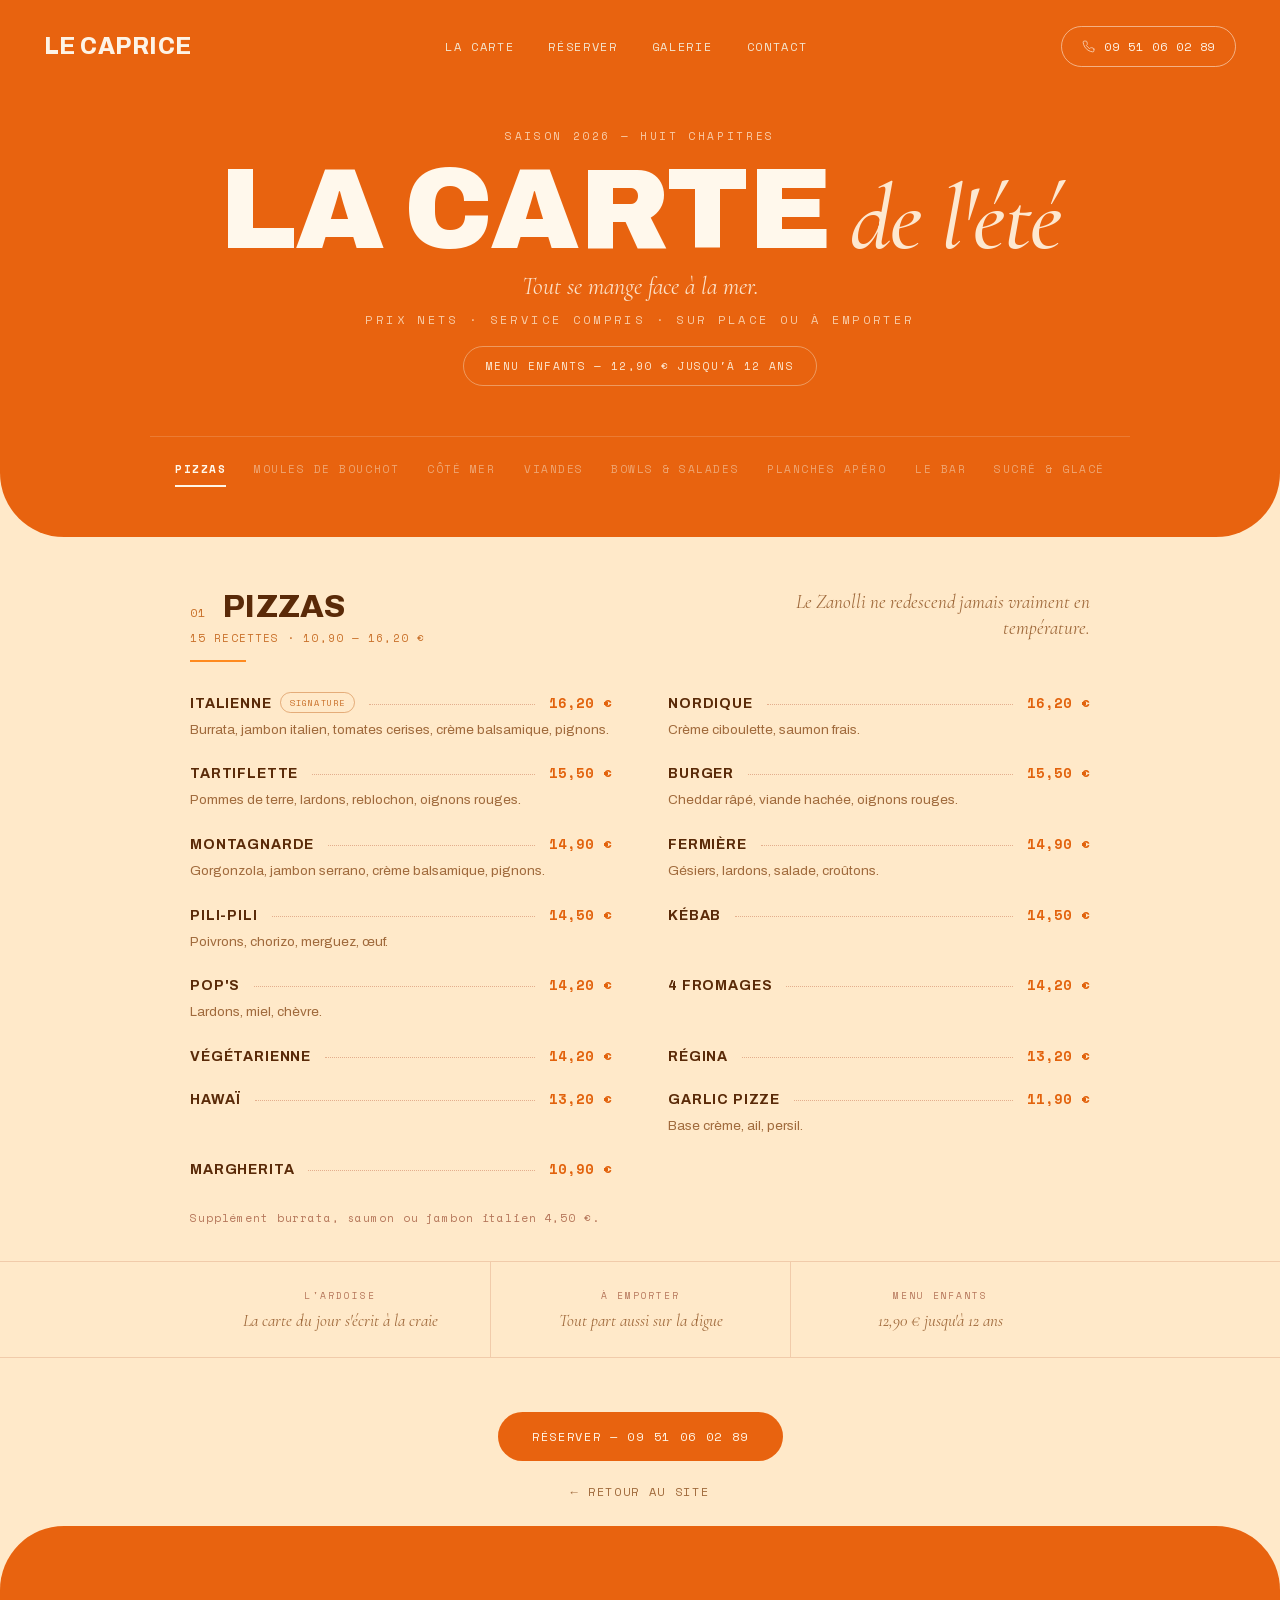
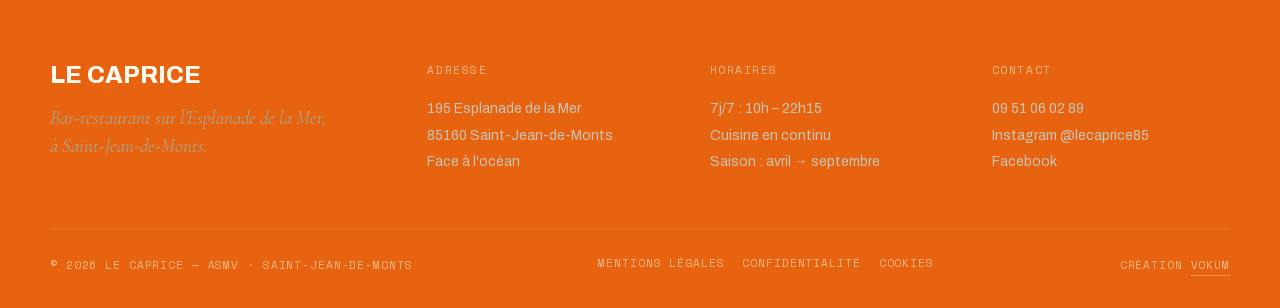
==== commit f132810f: "Pages légales : mentions légales, confidentialité et cookies Ajoute les deux pages obligatoires (art" ====
--- a/carte.html
+++ b/carte.html
@@ -5,9 +5,9 @@
 <meta name="viewport" content="width=device-width, initial-scale=1.0">
 <title>La Carte — Le Caprice · Saint-Jean-de-Monts</title>
 <meta name="description" content="La carte complète du Caprice à Saint-Jean-de-Monts : pizzas, moules de Bouchot, côté mer, viandes, bowls, planches, cocktails et desserts. Prix nets service compris.">
-<link rel="preconnect" href="https://fonts.googleapis.com">
-<link rel="preconnect" href="https://fonts.gstatic.com" crossorigin>
-<link href="https://fonts.googleapis.com/css2?family=Archivo:wght@400;500;600;700;800;900&family=Cormorant+Garamond:ital,wght@0,500;1,400;1,500;1,600&family=Space+Mono:wght@400;700&display=swap" rel="stylesheet">
+<link rel="preload" href="assets/font/archivo-normal-latin.woff2" as="font" type="font/woff2" crossorigin>
+<link rel="preload" href="assets/font/space-mono-400-normal-latin.woff2" as="font" type="font/woff2" crossorigin>
+<link rel="stylesheet" href="assets/font/fonts.css">
 <style>
 :root{
   --ember:#e8630f;
@@ -137,7 +137,14 @@
 .footer-label{font-family:var(--f-mono);font-size:11px;letter-spacing:0.14em;color:rgba(255,242,225,0.6);margin-bottom:18px}
 .footer-col .content{font-size:14px;line-height:1.9}
 .footer .content a:hover{color:var(--dusk)}
-.footer-bottom{display:flex;justify-content:space-between;align-items:center;padding-top:26px;font-family:var(--f-mono);font-size:11px;letter-spacing:0.08em;color:rgba(255,242,225,0.6);flex-wrap:wrap;gap:10px}
+.footer-bottom{display:flex;justify-content:space-between;align-items:center;padding-top:26px;font-family:var(--f-mono);font-size:11px;letter-spacing:0.08em;color:rgba(255,242,225,0.6);flex-wrap:wrap;gap:10px 26px}
+.footer-legal{display:flex;align-items:center;gap:18px;flex-wrap:wrap}
+.footer-legal a{position:relative;padding-bottom:3px}
+.footer-legal a::after{content:"";position:absolute;left:0;right:0;bottom:0;height:1px;background:currentColor;transform:scaleX(0);transform-origin:left;transition:transform .25s ease}
+.footer-legal a:hover{color:var(--amber)}
+.footer-legal a:hover::after{transform:scaleX(1)}
+.footer-sign a{border-bottom:1px solid rgba(255,242,225,0.35);padding-bottom:2px;transition:color .2s,border-color .2s}
+.footer-sign a:hover{color:var(--amber);border-color:var(--amber)}
 
 /* ============ RESPONSIVE ============ */
 @media (max-width:900px){
@@ -178,6 +185,8 @@
   .carte-band-in>div:first-child{border-top:none}
   .footer{padding:56px 24px 28px}
   .footer-grid{grid-template-columns:1fr;gap:34px}
+  .footer-bottom{flex-direction:column;align-items:flex-start;gap:12px;font-size:9px}
+  .footer-legal{gap:14px}
 }
 </style>
 </head>
@@ -428,8 +437,13 @@
       </div>
     </div>
     <div class="footer-bottom">
-      <span>© 2026 LE CAPRICE — TOUS DROITS RÉSERVÉS</span>
-      <span>SAINT-JEAN-DE-MONTS · VENDÉE</span>
+      <span>© 2026 LE CAPRICE — ASMV · SAINT-JEAN-DE-MONTS</span>
+      <nav class="footer-legal" aria-label="Informations légales">
+        <a href="mentions-legales.html">MENTIONS LÉGALES</a>
+        <a href="confidentialite.html">CONFIDENTIALITÉ</a>
+        <a href="confidentialite.html#cookies">COOKIES</a>
+      </nav>
+      <span class="footer-sign">CRÉATION <a href="https://vokumagency.com" target="_blank" rel="noopener">VOKUM</a></span>
     </div>
   </div>
 </footer>
--- a/assets/font/fonts.css
+++ b/assets/font/fonts.css
@@ -0,0 +1,89 @@
+/* ============================================================================
+   LE CAPRICE — polices auto-hébergées
+   ----------------------------------------------------------------------------
+   Rapatriées de Google Fonts le 17 juillet 2026 et servies depuis ce domaine :
+   le navigateur du visiteur ne contacte plus fonts.googleapis.com ni
+   fonts.gstatic.com, donc plus aucune adresse IP n'est transmise à Google
+   sans consentement (CNIL, art. 82 de la loi Informatique et Libertés).
+
+   Archivo, Cormorant Garamond et Space Mono sont distribuées sous
+   SIL Open Font License 1.1 — https://scripts.sil.org/OFL
+
+   Archivo et Cormorant Garamond sont des fontes VARIABLES : un seul fichier
+   couvre toute la plage de graisse. Les plages ci-dessous sont celles
+   réellement contenues dans les fichiers (axe wght, relevé via fontTools).
+   Space Mono n'existe qu'en statique : un fichier par graisse.
+
+   Cormorant Garamond n'est utilisée qu'en italique sur ce site : la variante
+   droite n'est volontairement pas embarquée.
+   ========================================================================== */
+
+/* ---------- Archivo — variable, wght 100→900 ---------- */
+@font-face {
+  font-family: 'Archivo';
+  font-style: normal;
+  font-weight: 100 900;
+  font-display: swap;
+  src: url('archivo-normal-latin-ext.woff2') format('woff2');
+  unicode-range: U+0100-02BA, U+02BD-02C5, U+02C7-02CC, U+02CE-02D7, U+02DD-02FF, U+0304, U+0308, U+0329, U+1D00-1DBF, U+1E00-1E9F, U+1EF2-1EFF, U+2020, U+20A0-20AB, U+20AD-20C0, U+2113, U+2C60-2C7F, U+A720-A7FF;
+}
+@font-face {
+  font-family: 'Archivo';
+  font-style: normal;
+  font-weight: 100 900;
+  font-display: swap;
+  src: url('archivo-normal-latin.woff2') format('woff2');
+  unicode-range: U+0000-00FF, U+0131, U+0152-0153, U+02BB-02BC, U+02C6, U+02DA, U+02DC, U+0304, U+0308, U+0329, U+2000-206F, U+20AC, U+2122, U+2191, U+2193, U+2212, U+2215, U+FEFF, U+FFFD;
+}
+
+/* ---------- Cormorant Garamond — variable italique, wght 300→700 ---------- */
+@font-face {
+  font-family: 'Cormorant Garamond';
+  font-style: italic;
+  font-weight: 300 700;
+  font-display: swap;
+  src: url('cormorant-garamond-italic-latin-ext.woff2') format('woff2');
+  unicode-range: U+0100-02BA, U+02BD-02C5, U+02C7-02CC, U+02CE-02D7, U+02DD-02FF, U+0304, U+0308, U+0329, U+1D00-1DBF, U+1E00-1E9F, U+1EF2-1EFF, U+2020, U+20A0-20AB, U+20AD-20C0, U+2113, U+2C60-2C7F, U+A720-A7FF;
+}
+@font-face {
+  font-family: 'Cormorant Garamond';
+  font-style: italic;
+  font-weight: 300 700;
+  font-display: swap;
+  src: url('cormorant-garamond-italic-latin.woff2') format('woff2');
+  unicode-range: U+0000-00FF, U+0131, U+0152-0153, U+02BB-02BC, U+02C6, U+02DA, U+02DC, U+0304, U+0308, U+0329, U+2000-206F, U+20AC, U+2122, U+2191, U+2193, U+2212, U+2215, U+FEFF, U+FFFD;
+}
+
+/* ---------- Space Mono — statique, 400 & 700 ---------- */
+@font-face {
+  font-family: 'Space Mono';
+  font-style: normal;
+  font-weight: 400;
+  font-display: swap;
+  src: url('space-mono-400-normal-latin-ext.woff2') format('woff2');
+  unicode-range: U+0100-02BA, U+02BD-02C5, U+02C7-02CC, U+02CE-02D7, U+02DD-02FF, U+0304, U+0308, U+0329, U+1D00-1DBF, U+1E00-1E9F, U+1EF2-1EFF, U+2020, U+20A0-20AB, U+20AD-20C0, U+2113, U+2C60-2C7F, U+A720-A7FF;
+}
+@font-face {
+  font-family: 'Space Mono';
+  font-style: normal;
+  font-weight: 400;
+  font-display: swap;
+  src: url('space-mono-400-normal-latin.woff2') format('woff2');
+  unicode-range: U+0000-00FF, U+0131, U+0152-0153, U+02BB-02BC, U+02C6, U+02DA, U+02DC, U+0304, U+0308, U+0329, U+2000-206F, U+20AC, U+2122, U+2191, U+2193, U+2212, U+2215, U+FEFF, U+FFFD;
+}
+@font-face {
+  font-family: 'Space Mono';
+  font-style: normal;
+  font-weight: 700;
+  font-display: swap;
+  src: url('space-mono-700-normal-latin-ext.woff2') format('woff2');
+  unicode-range: U+0100-02BA, U+02BD-02C5, U+02C7-02CC, U+02CE-02D7, U+02DD-02FF, U+0304, U+0308, U+0329, U+1D00-1DBF, U+1E00-1E9F, U+1EF2-1EFF, U+2020, U+20A0-20AB, U+20AD-20C0, U+2113, U+2C60-2C7F, U+A720-A7FF;
+}
+@font-face {
+  font-family: 'Space Mono';
+  font-style: normal;
+  font-weight: 700;
+  font-display: swap;
+  src: url('space-mono-700-normal-latin.woff2') format('woff2');
+  unicode-range: U+0000-00FF, U+0131, U+0152-0153, U+02BB-02BC, U+02C6, U+02DA, U+02DC, U+0304, U+0308, U+0329, U+2000-206F, U+20AC, U+2122, U+2191, U+2193, U+2212, U+2215, U+FEFF, U+FFFD;
+}
